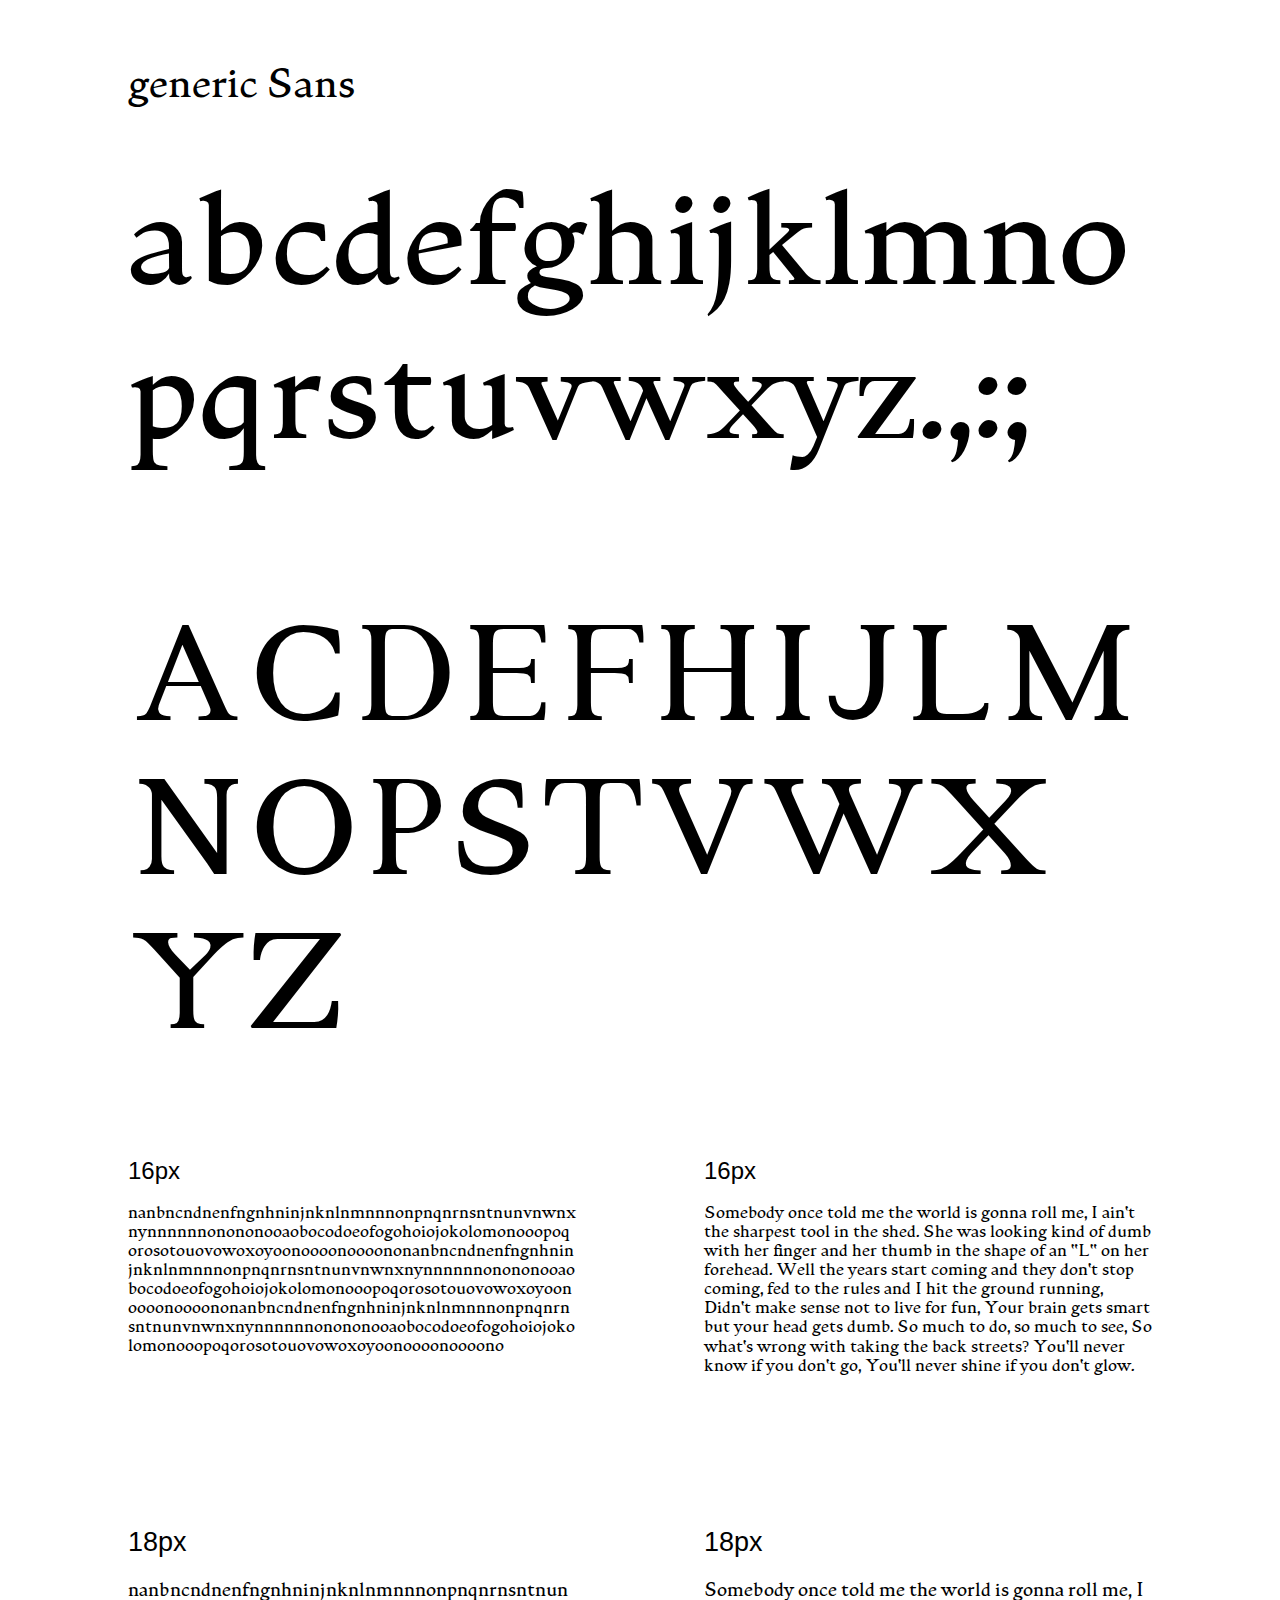
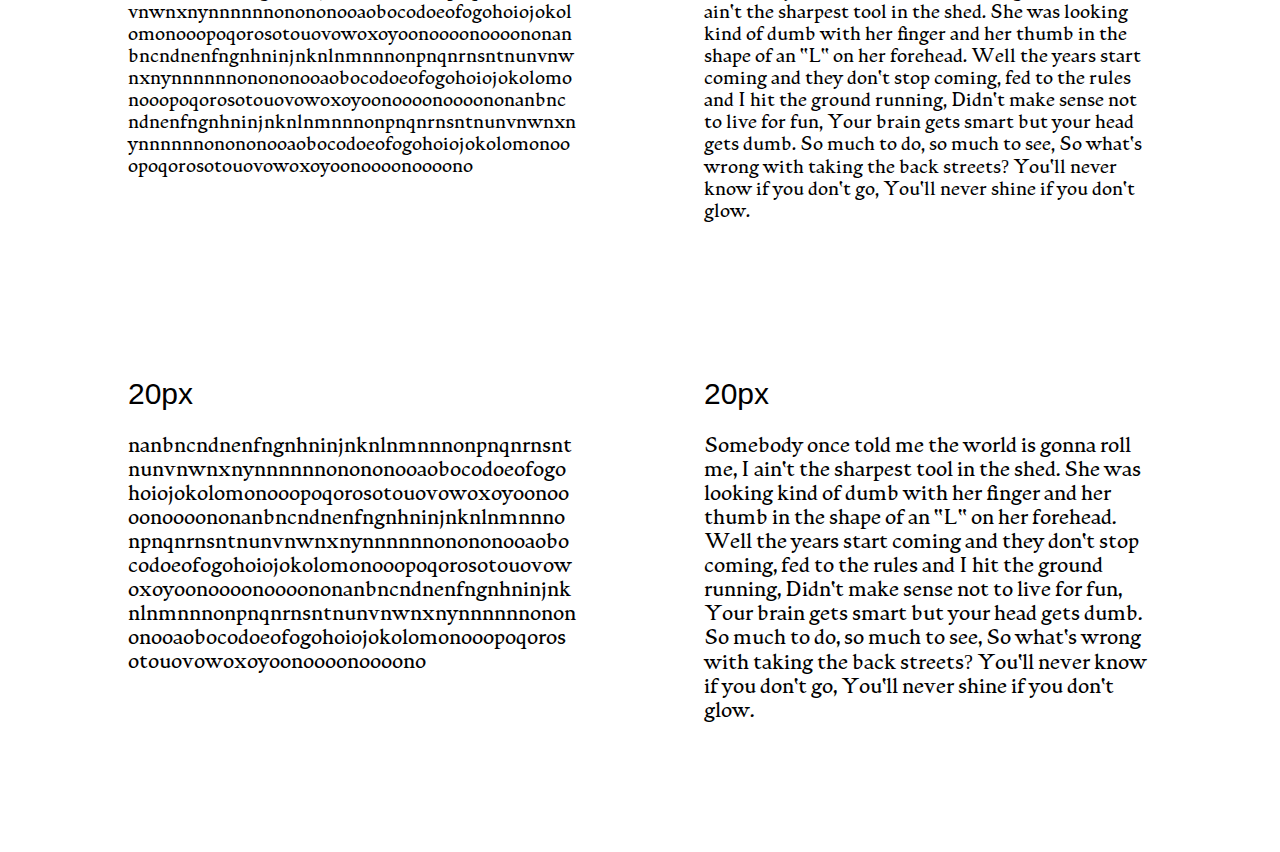
==== genericSerif/index.html @ 525d0a76 "k" ====
<!DOCTYPE html>
<head>
  <script>
  window.onbeforeunload = function () {
  window.scrollTo(0, 0);
}
  </script>
  <link rel="stylesheet" href="style.css">

</head>
<body>
  <div class="type_specimen font_name">generic Sans</div>
  <div class="type_specimen alphabet" contenteditable="true" spellcheck="false">abcdefghijklmnopqrstuvwxyz.,:;</div>
  <div class="type_specimen alphabet" contenteditable="true" spellcheck="false">ACDEFHIJLMNOPSTVWXYZ</div>
  <section>
    <div contenteditable="true" spellcheck="false" class="type_specimen texture sixteen"><h2>16px</h2>[base64]
    </div>
    <div contenteditable="true" spellcheck="false" class="type_specimen paragraph sixteen"><h2>16px</h2>Somebody once told me the world is gonna roll me, I ain't the sharpest tool in the shed. She was looking kind of dumb with her finger and her thumb in the shape of an "L" on her forehead. Well the years start coming and they don't stop coming, fed to the rules and I hit the ground running, Didn't make sense not to live for fun, Your brain gets smart but your head gets dumb. So much to do, so much to see, So what's wrong with taking the back streets? You'll never know if you don't go, You'll never shine if you don't glow.
    </div>
  </section>
  <section>
    <div contenteditable="true" spellcheck="false" class="type_specimen texture twenty-six"><h2>18px</h2>[base64]
    </div>
    <div contenteditable="true" spellcheck="false" class="type_specimen paragraph twenty-six"><h2>18px</h2>Somebody once told me the world is gonna roll me, I ain't the sharpest tool in the shed. She was looking kind of dumb with her finger and her thumb in the shape of an "L" on her forehead. Well the years start coming and they don't stop coming, fed to the rules and I hit the ground running, Didn't make sense not to live for fun, Your brain gets smart but your head gets dumb. So much to do, so much to see, So what's wrong with taking the back streets? You'll never know if you don't go, You'll never shine if you don't glow.
    </div>
  </section>
  <section>
    <div contenteditable="true" spellcheck="false" class="type_specimen texture thirty-six"><h2>20px</h2>[base64]
    </div>
    <div contenteditable="true" spellcheck="false" class="type_specimen paragraph thirty-six"><h2>20px</h2>Somebody once told me the world is gonna roll me, I ain't the sharpest tool in the shed. She was looking kind of dumb with her finger and her thumb in the shape of an "L" on her forehead. Well the years start coming and they don't stop coming, fed to the rules and I hit the ground running, Didn't make sense not to live for fun, Your brain gets smart but your head gets dumb. So much to do, so much to see, So what's wrong with taking the back streets? You'll never know if you don't go, You'll never shine if you don't glow.
    </div>
  </section>


</body>
</html>
---- genericSerif/style.css ----
@font-face {
    font-family: 'Generic Serif_Regular';
    src:    url('Generic_Serif-Regular_web.eot');
    src:    url('Generic_Serif-Regular_web.eot?#iefix') format('embedded-opentype'),
            url('Generic_Serif-Regular_web.woff') format('woff'),
            url('Generic_Serif-Regular_web.woff2') format('woff2'),
            url('Generic_Serif-Regular_web.ttf') format('truetype'),
            url('Generic_Serif-Regular_web.svg#svgFontName') format('svg');
    font-weight: normal;
    font-style: normal;
}

html {
  -webkit-tap-highlight-color: transparent;
  font-weight: normal;
  font-smooth: never;
 -webkit-font-smoothing: antialiased;

}




body{

  font-family: -apple-system, BlinkMacSystemFont,
     "Segoe UI", "Roboto", "Oxygen",
     "Ubuntu", "Cantarell", "Fira Sans",
     "Droid Sans", "Helvetica Neue", sans-serif, STXihei, 微软雅黑;
  border: 0;
  margin: 0;
  transition: .5s;
  overflow-x: hidden;
  background-color: white;
  display: flex;
  flex-direction: row;
  flex-wrap: wrap;
  align-items: flex-start;
  justify-content: flex-start;
  text-decoration: none;
}
[contenteditable]:focus {
    outline: none;
}
div{
  width: 80vw;
}
h2{
  font-style: normal;
  font-weight: normal;
  font-family: -apple-system, BlinkMacSystemFont,
     "Segoe UI", "Roboto", "Oxygen",
     "Ubuntu", "Cantarell", "Fira Sans",
     "Droid Sans", "Helvetica Neue", sans-serif, STXihei, 微软雅黑;
}
.type_specimen{
  font-family: 'Generic Serif_Regular';
}
.font_name{
  font-size: 3vw;
  margin-bottom: 0;
  flex-grow: 1;
  margin-left: 10vw;
  margin-top: 5vw;
}
.alphabet{
    font-size: 10vw;
    word-wrap: break-word;
    margin-left: 10vw;
    margin-top: 5vw;
    margin-bottom: 5vw;

}
.texture{
  word-wrap: break-word;
  width: 35vw
}
.paragraph{
  word-wrap: break-word;
  width: 35vw
}
.sixteen{
  font-size: 16px;
}
.twenty-six{
  font-size: 18px;
}
.thirty-six{
  font-size: 20px;
}
section{
  width: 80vw;
  margin-left: 10vw;
  margin-bottom: 10vw;
  display: flex;
  justify-content: space-between;
}
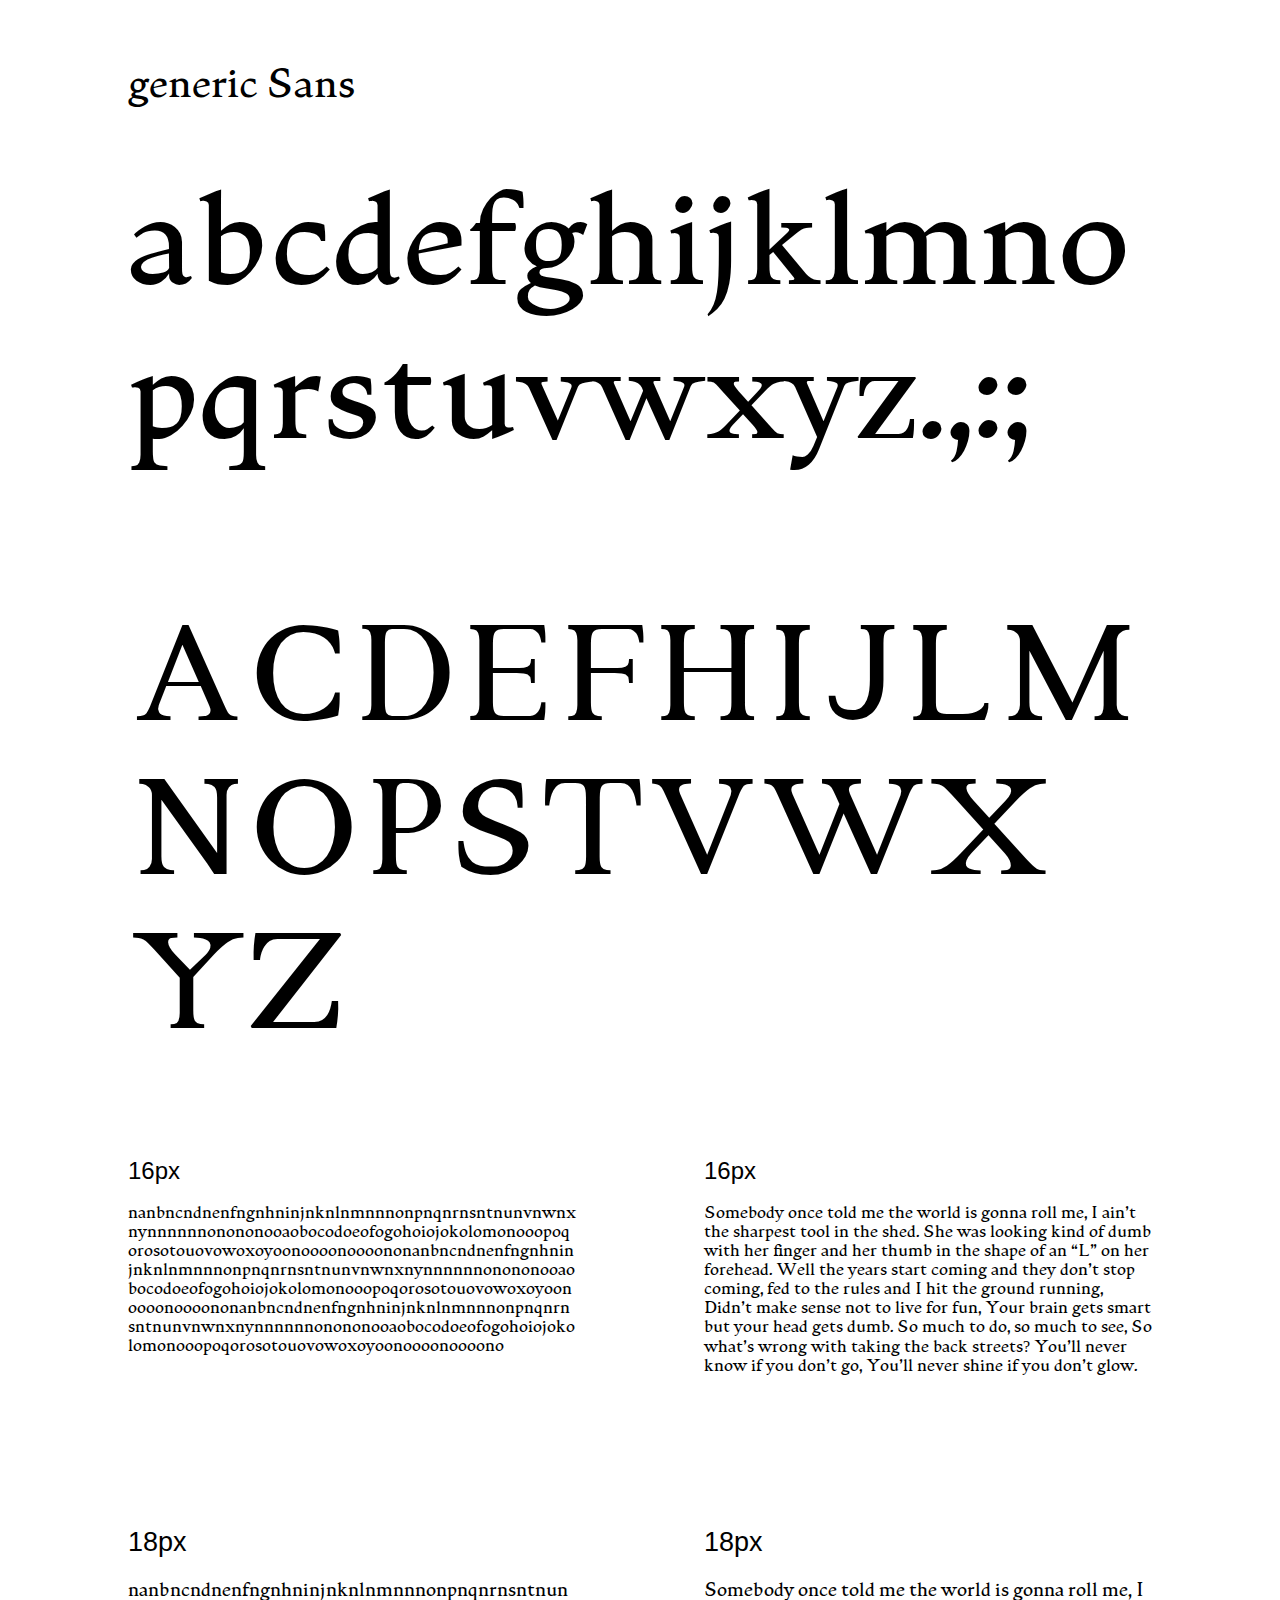
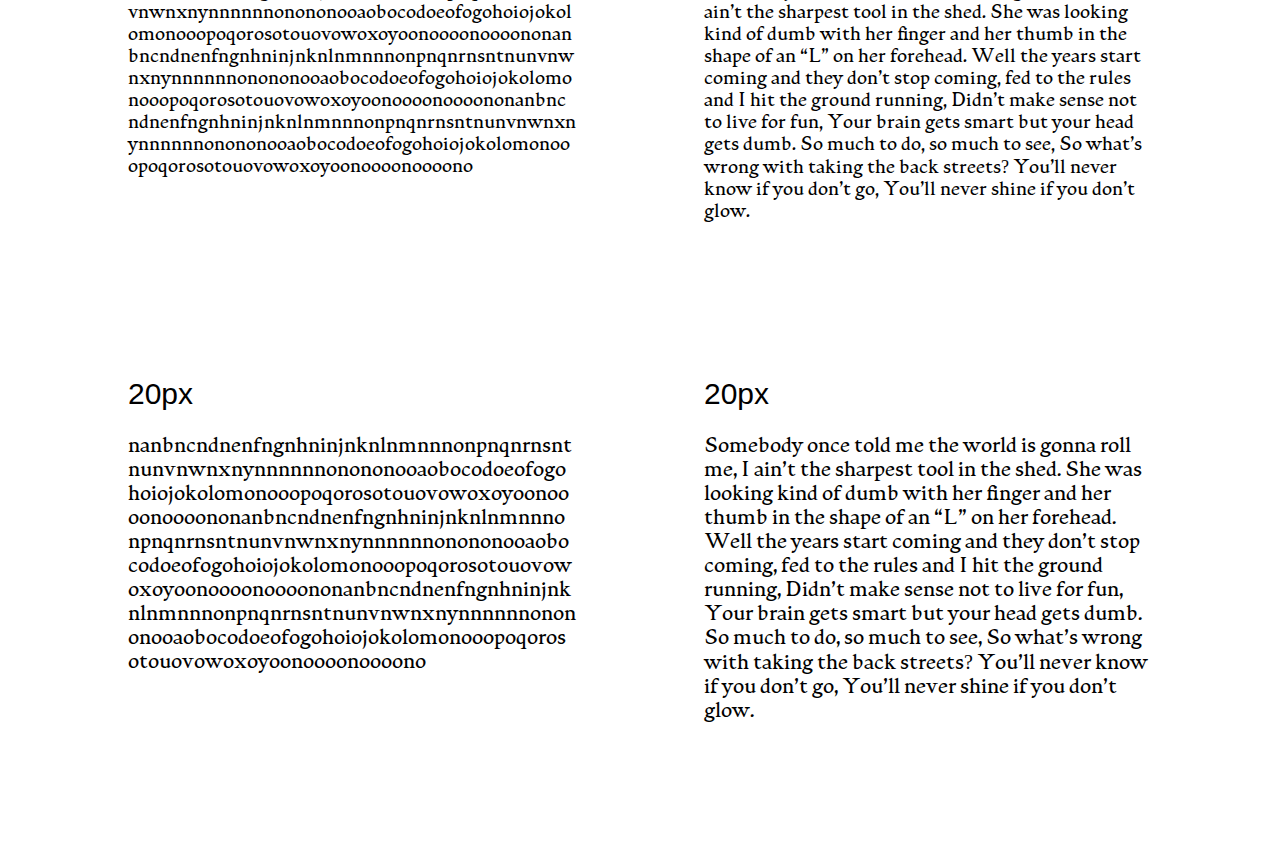
==== commit a741d08e: "k" ====
--- a/genericSerif/index.html
+++ b/genericSerif/index.html
@@ -15,19 +15,19 @@
   <section>
     <div contenteditable="true" spellcheck="false" class="type_specimen texture sixteen"><h2>16px</h2>[base64]
     </div>
-    <div contenteditable="true" spellcheck="false" class="type_specimen paragraph sixteen"><h2>16px</h2>Somebody once told me the world is gonna roll me, I ain't the sharpest tool in the shed. She was looking kind of dumb with her finger and her thumb in the shape of an "L" on her forehead. Well the years start coming and they don't stop coming, fed to the rules and I hit the ground running, Didn't make sense not to live for fun, Your brain gets smart but your head gets dumb. So much to do, so much to see, So what's wrong with taking the back streets? You'll never know if you don't go, You'll never shine if you don't glow.
+    <div contenteditable="true" spellcheck="false" class="type_specimen paragraph sixteen"><h2>16px</h2>Somebody once told me the world is gonna roll me, I ain’t the sharpest tool in the shed. She was looking kind of dumb with her finger and her thumb in the shape of an “L” on her forehead. Well the years start coming and they don’t stop coming, fed to the rules and I hit the ground running, Didn’t make sense not to live for fun, Your brain gets smart but your head gets dumb. So much to do, so much to see, So what’s wrong with taking the back streets? You’ll never know if you don’t go, You’ll never shine if you don’t glow.
     </div>
   </section>
   <section>
     <div contenteditable="true" spellcheck="false" class="type_specimen texture twenty-six"><h2>18px</h2>[base64]
     </div>
-    <div contenteditable="true" spellcheck="false" class="type_specimen paragraph twenty-six"><h2>18px</h2>Somebody once told me the world is gonna roll me, I ain't the sharpest tool in the shed. She was looking kind of dumb with her finger and her thumb in the shape of an "L" on her forehead. Well the years start coming and they don't stop coming, fed to the rules and I hit the ground running, Didn't make sense not to live for fun, Your brain gets smart but your head gets dumb. So much to do, so much to see, So what's wrong with taking the back streets? You'll never know if you don't go, You'll never shine if you don't glow.
+    <div contenteditable="true" spellcheck="false" class="type_specimen paragraph twenty-six"><h2>18px</h2>Somebody once told me the world is gonna roll me, I ain’t the sharpest tool in the shed. She was looking kind of dumb with her finger and her thumb in the shape of an “L” on her forehead. Well the years start coming and they don’t stop coming, fed to the rules and I hit the ground running, Didn’t make sense not to live for fun, Your brain gets smart but your head gets dumb. So much to do, so much to see, So what’s wrong with taking the back streets? You’ll never know if you don’t go, You’ll never shine if you don’t glow.
     </div>
   </section>
   <section>
     <div contenteditable="true" spellcheck="false" class="type_specimen texture thirty-six"><h2>20px</h2>[base64]
     </div>
-    <div contenteditable="true" spellcheck="false" class="type_specimen paragraph thirty-six"><h2>20px</h2>Somebody once told me the world is gonna roll me, I ain't the sharpest tool in the shed. She was looking kind of dumb with her finger and her thumb in the shape of an "L" on her forehead. Well the years start coming and they don't stop coming, fed to the rules and I hit the ground running, Didn't make sense not to live for fun, Your brain gets smart but your head gets dumb. So much to do, so much to see, So what's wrong with taking the back streets? You'll never know if you don't go, You'll never shine if you don't glow.
+    <div contenteditable="true" spellcheck="false" class="type_specimen paragraph thirty-six"><h2>20px</h2>Somebody once told me the world is gonna roll me, I ain’t the sharpest tool in the shed. She was looking kind of dumb with her finger and her thumb in the shape of an “L” on her forehead. Well the years start coming and they don’t stop coming, fed to the rules and I hit the ground running, Didn’t make sense not to live for fun, Your brain gets smart but your head gets dumb. So much to do, so much to see, So what’s wrong with taking the back streets? You’ll never know if you don’t go, You’ll never shine if you don’t glow.
     </div>
   </section>
 
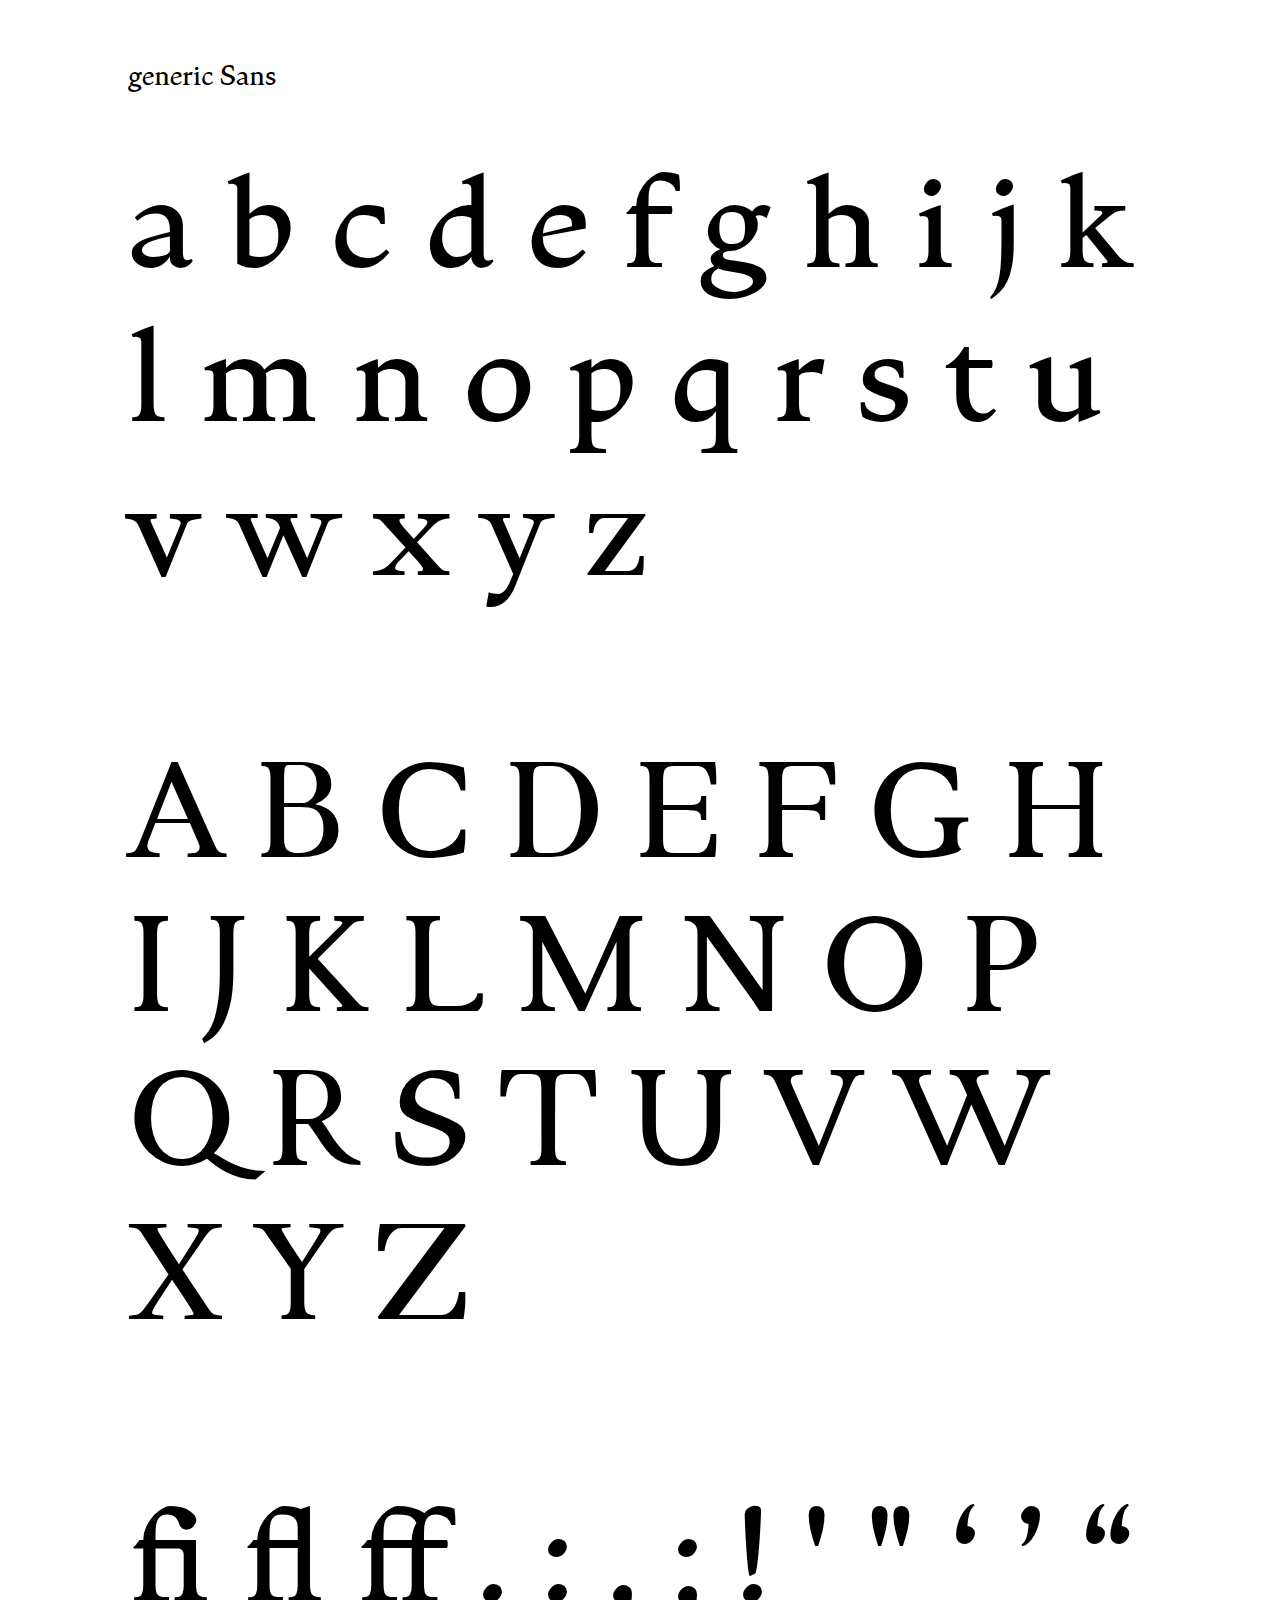
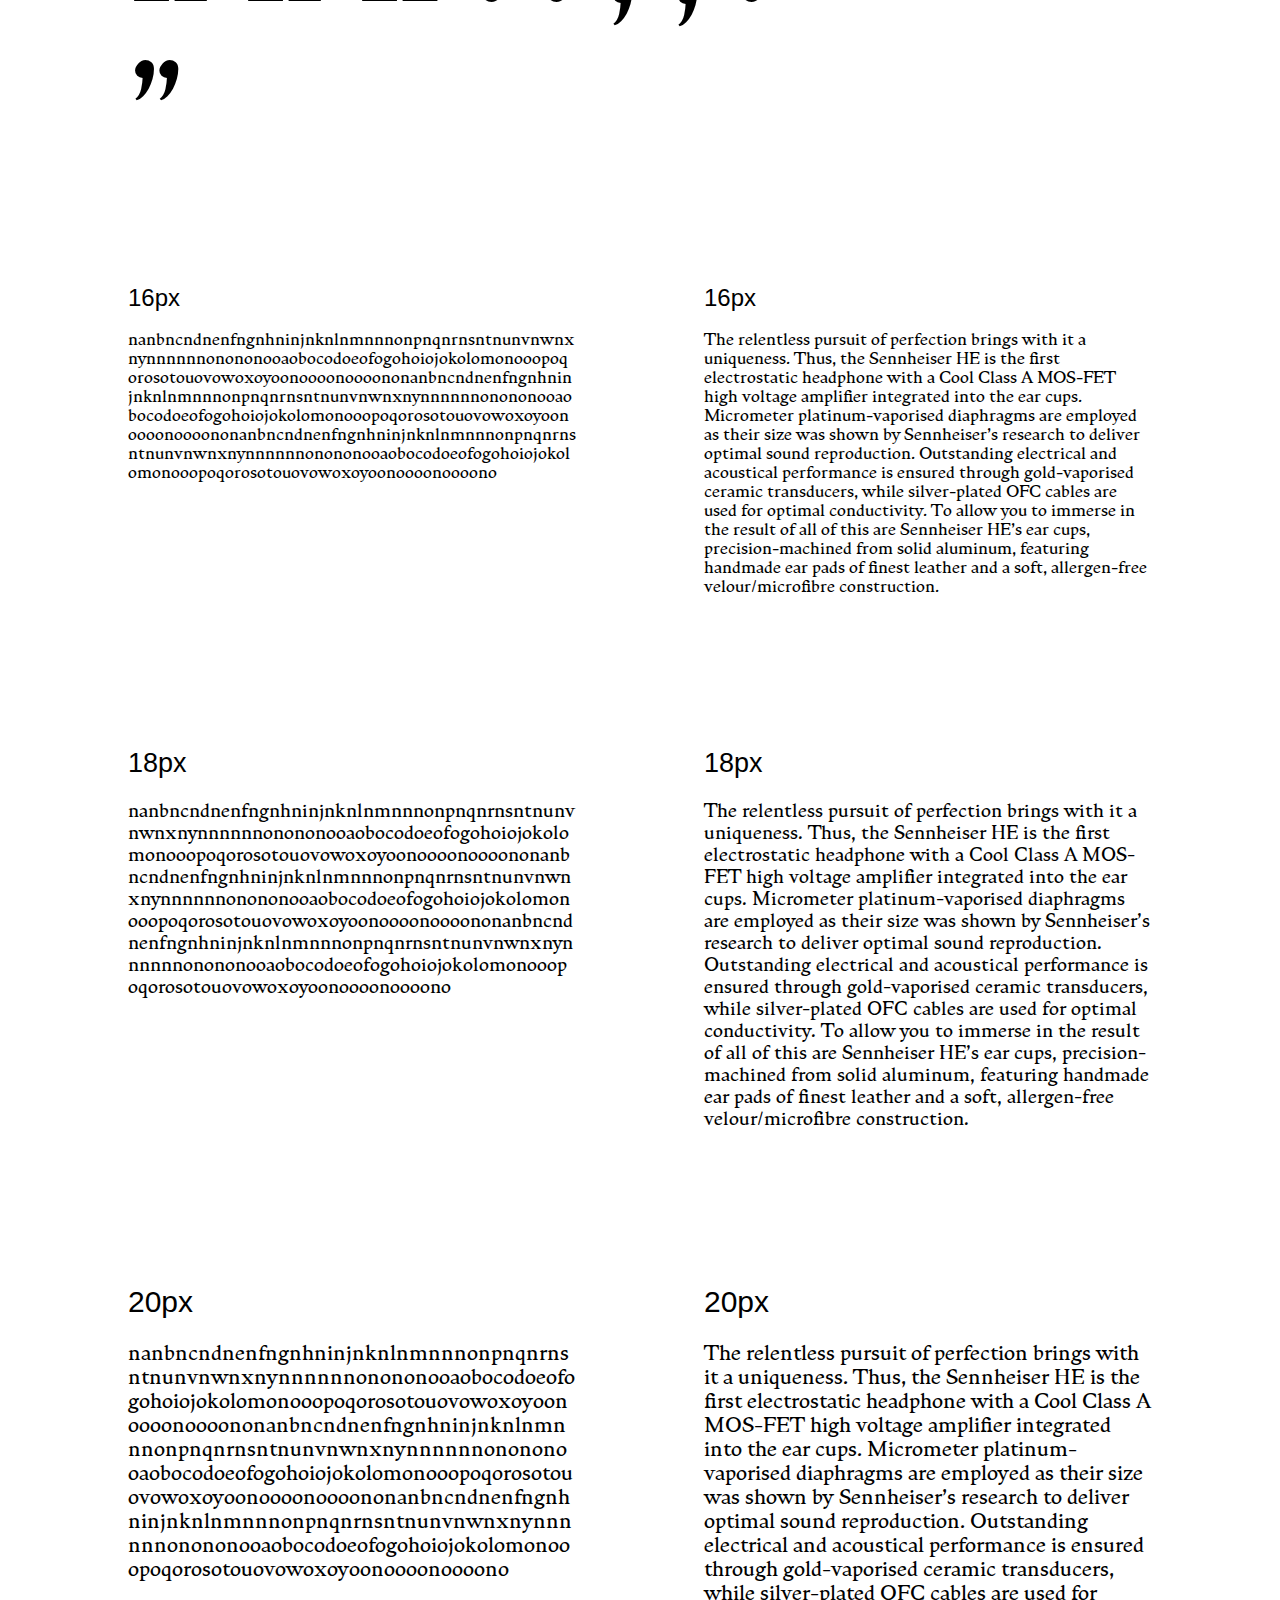
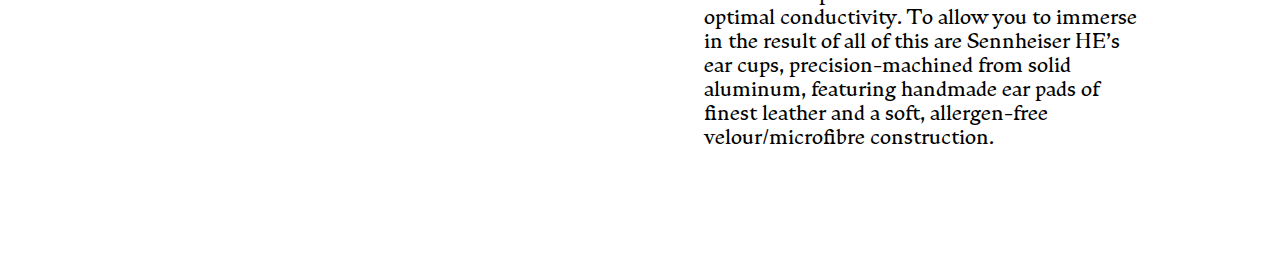
==== commit 3ee623a0: "presentation" ====
--- a/genericSerif/index.html
+++ b/genericSerif/index.html
@@ -10,24 +10,25 @@
 </head>
 <body>
   <div class="type_specimen font_name">generic Sans</div>
-  <div class="type_specimen alphabet" contenteditable="true" spellcheck="false">abcdefghijklmnopqrstuvwxyz.,:;</div>
-  <div class="type_specimen alphabet" contenteditable="true" spellcheck="false">ACDEFHIJLMNOPSTVWXYZ</div>
+  <div class="type_specimen alphabet" contenteditable="true" spellcheck="false">a b c d e f g h i j k l m n o p q r s t u v w x y z</div>
+  <div class="type_specimen alphabet" contenteditable="true" spellcheck="false">A B C D E F G H I J K L M N O P Q R S T U V W X Y Z</div>
+  <div class="type_specimen alphabet" contenteditable="true" spellcheck="false">fi fl ff . : , ; ! ' " ‘ ’ “ ”</div>
   <section>
     <div contenteditable="true" spellcheck="false" class="type_specimen texture sixteen"><h2>16px</h2>[base64]
     </div>
-    <div contenteditable="true" spellcheck="false" class="type_specimen paragraph sixteen"><h2>16px</h2>Somebody once told me the world is gonna roll me, I ain’t the sharpest tool in the shed. She was looking kind of dumb with her finger and her thumb in the shape of an “L” on her forehead. Well the years start coming and they don’t stop coming, fed to the rules and I hit the ground running, Didn’t make sense not to live for fun, Your brain gets smart but your head gets dumb. So much to do, so much to see, So what’s wrong with taking the back streets? You’ll never know if you don’t go, You’ll never shine if you don’t glow.
+    <div contenteditable="true" spellcheck="false" class="type_specimen paragraph sixteen"><h2>16px</h2>The relentless pursuit of perfection brings with it a uniqueness. Thus, the Sennheiser HE is the first electrostatic headphone with a Cool Class A MOS-FET high voltage amplifier integrated into the ear cups. Micrometer platinum-vaporised diaphragms are employed as their size was shown by Sennheiser’s research to deliver optimal sound reproduction. Outstanding electrical and acoustical performance is ensured through gold-vaporised ceramic transducers, while silver-plated OFC cables are used for optimal conductivity. To allow you to immerse in the result of all of this are Sennheiser HE’s ear cups, precision-machined from solid aluminum, featuring handmade ear pads of finest leather and a soft, allergen-free velour/microfibre construction.
     </div>
   </section>
   <section>
     <div contenteditable="true" spellcheck="false" class="type_specimen texture twenty-six"><h2>18px</h2>[base64]
     </div>
-    <div contenteditable="true" spellcheck="false" class="type_specimen paragraph twenty-six"><h2>18px</h2>Somebody once told me the world is gonna roll me, I ain’t the sharpest tool in the shed. She was looking kind of dumb with her finger and her thumb in the shape of an “L” on her forehead. Well the years start coming and they don’t stop coming, fed to the rules and I hit the ground running, Didn’t make sense not to live for fun, Your brain gets smart but your head gets dumb. So much to do, so much to see, So what’s wrong with taking the back streets? You’ll never know if you don’t go, You’ll never shine if you don’t glow.
+    <div contenteditable="true" spellcheck="false" class="type_specimen paragraph twenty-six"><h2>18px</h2>The relentless pursuit of perfection brings with it a uniqueness. Thus, the Sennheiser HE is the first electrostatic headphone with a Cool Class A MOS-FET high voltage amplifier integrated into the ear cups. Micrometer platinum-vaporised diaphragms are employed as their size was shown by Sennheiser’s research to deliver optimal sound reproduction. Outstanding electrical and acoustical performance is ensured through gold-vaporised ceramic transducers, while silver-plated OFC cables are used for optimal conductivity. To allow you to immerse in the result of all of this are Sennheiser HE’s ear cups, precision-machined from solid aluminum, featuring handmade ear pads of finest leather and a soft, allergen-free velour/microfibre construction.
     </div>
   </section>
   <section>
     <div contenteditable="true" spellcheck="false" class="type_specimen texture thirty-six"><h2>20px</h2>[base64]
     </div>
-    <div contenteditable="true" spellcheck="false" class="type_specimen paragraph thirty-six"><h2>20px</h2>Somebody once told me the world is gonna roll me, I ain’t the sharpest tool in the shed. She was looking kind of dumb with her finger and her thumb in the shape of an “L” on her forehead. Well the years start coming and they don’t stop coming, fed to the rules and I hit the ground running, Didn’t make sense not to live for fun, Your brain gets smart but your head gets dumb. So much to do, so much to see, So what’s wrong with taking the back streets? You’ll never know if you don’t go, You’ll never shine if you don’t glow.
+    <div contenteditable="true" spellcheck="false" class="type_specimen paragraph thirty-six"><h2>20px</h2>The relentless pursuit of perfection brings with it a uniqueness. Thus, the Sennheiser HE is the first electrostatic headphone with a Cool Class A MOS-FET high voltage amplifier integrated into the ear cups. Micrometer platinum-vaporised diaphragms are employed as their size was shown by Sennheiser’s research to deliver optimal sound reproduction. Outstanding electrical and acoustical performance is ensured through gold-vaporised ceramic transducers, while silver-plated OFC cables are used for optimal conductivity. To allow you to immerse in the result of all of this are Sennheiser HE’s ear cups, precision-machined from solid aluminum, featuring handmade ear pads of finest leather and a soft, allergen-free velour/microfibre construction.
     </div>
   </section>
 
--- a/genericSerif/style.css
+++ b/genericSerif/style.css
@@ -57,7 +57,7 @@
   font-family: 'Generic Serif_Regular';
 }
 .font_name{
-  font-size: 3vw;
+  font-size: 2vw;
   margin-bottom: 0;
   flex-grow: 1;
   margin-left: 10vw;
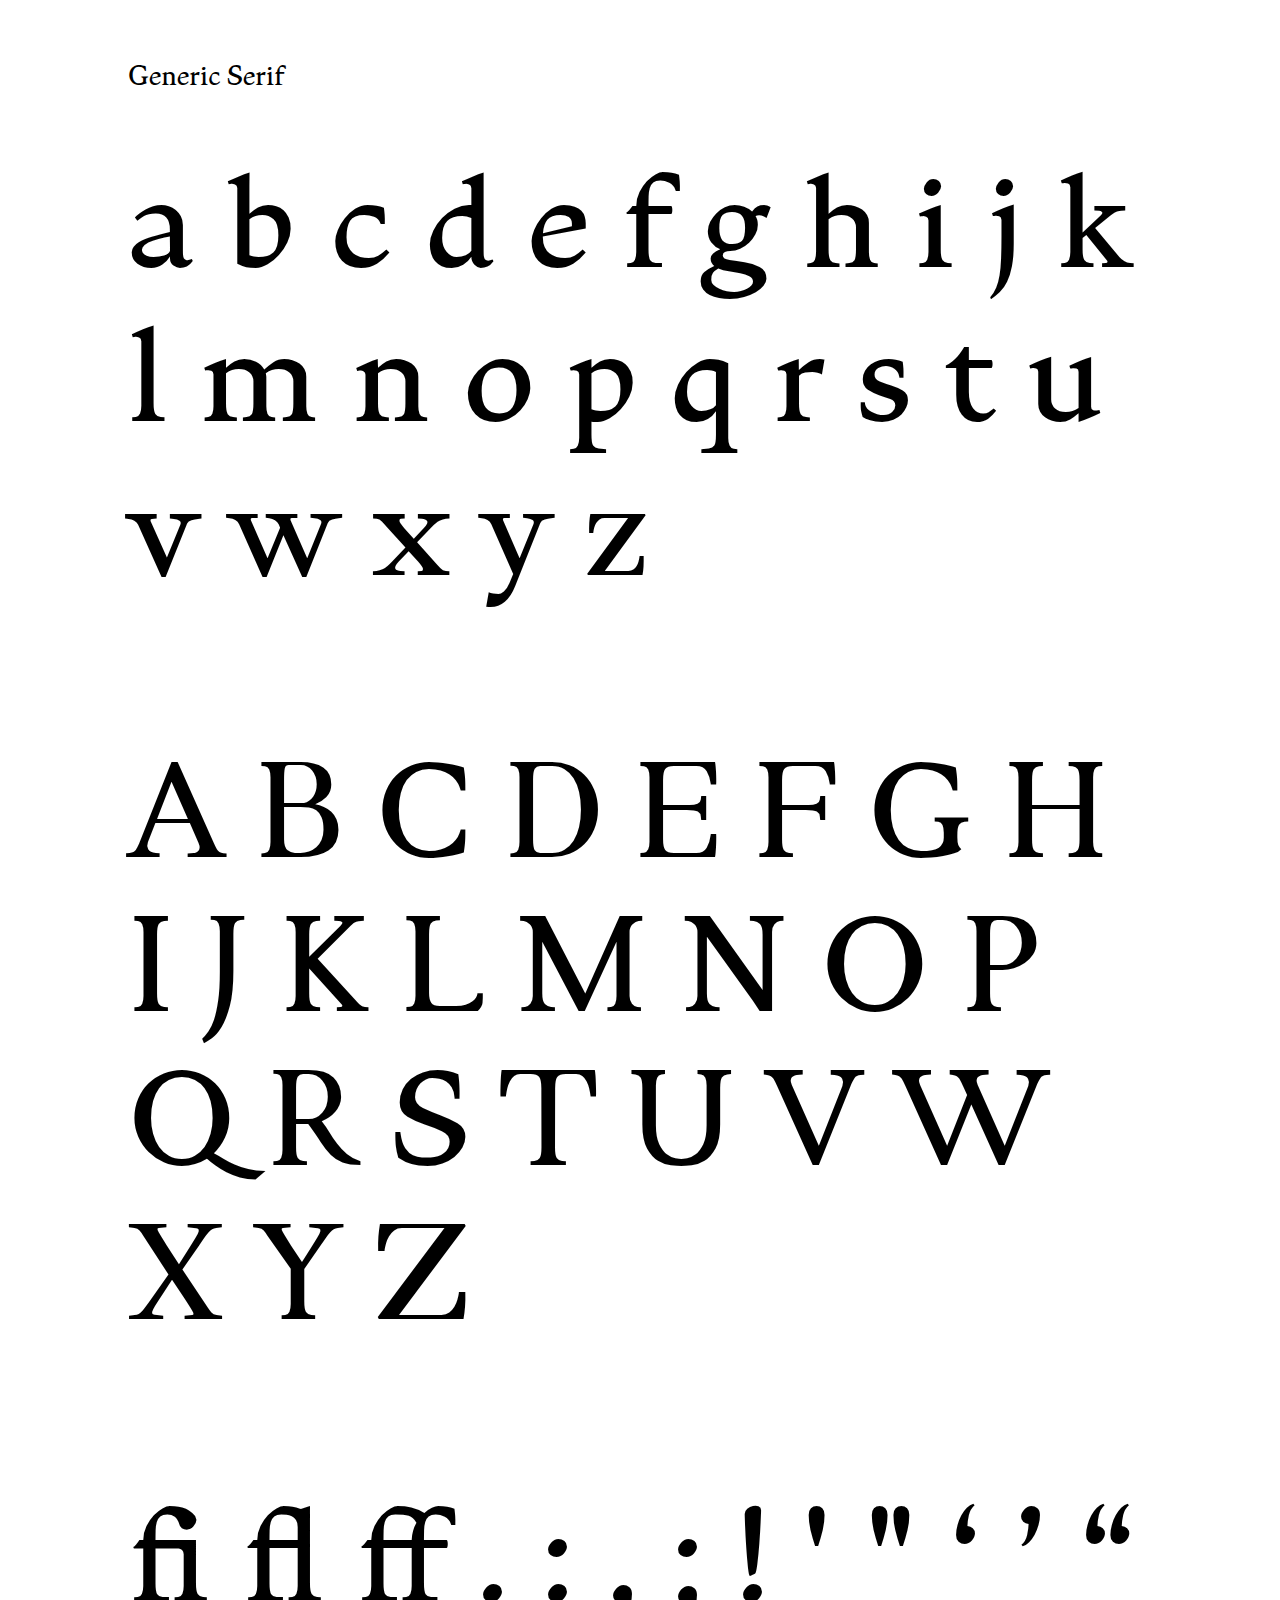
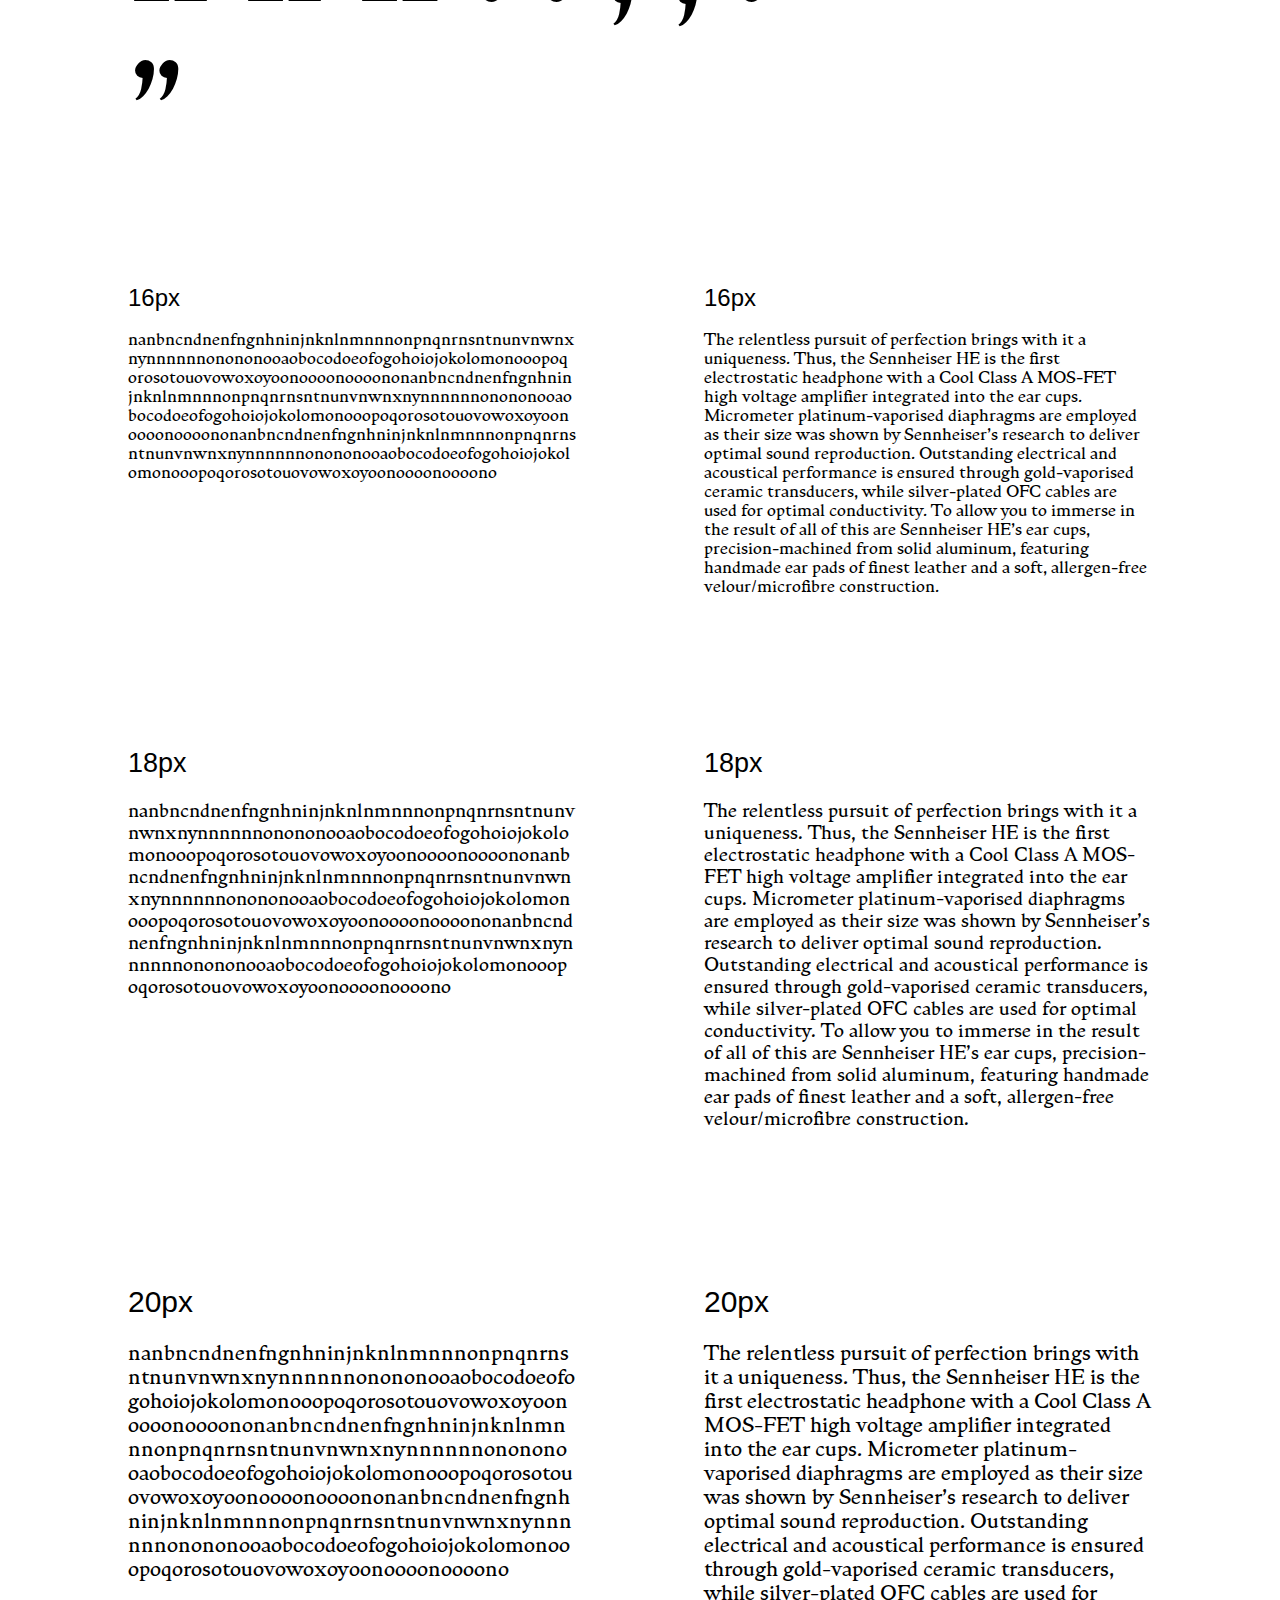
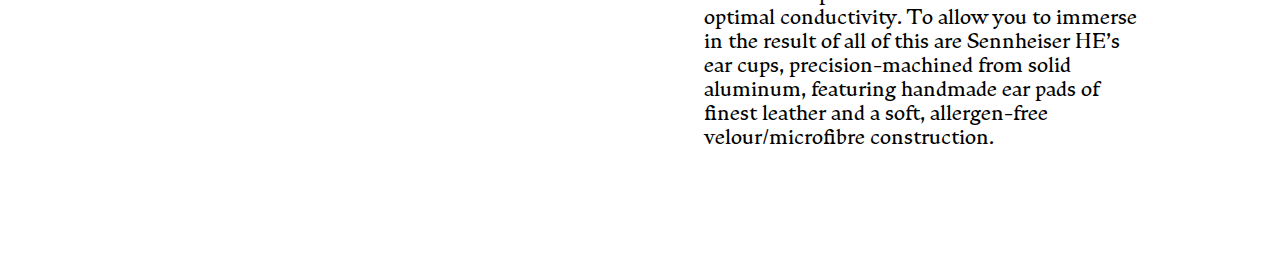
==== commit 39719ce5: "fix" ====
--- a/genericSerif/index.html
+++ b/genericSerif/index.html
@@ -9,7 +9,7 @@
 
 </head>
 <body>
-  <div class="type_specimen font_name">generic Sans</div>
+  <div class="type_specimen font_name">Generic Serif</div>
   <div class="type_specimen alphabet" contenteditable="true" spellcheck="false">a b c d e f g h i j k l m n o p q r s t u v w x y z</div>
   <div class="type_specimen alphabet" contenteditable="true" spellcheck="false">A B C D E F G H I J K L M N O P Q R S T U V W X Y Z</div>
   <div class="type_specimen alphabet" contenteditable="true" spellcheck="false">fi fl ff . : , ; ! ' " ‘ ’ “ ”</div>
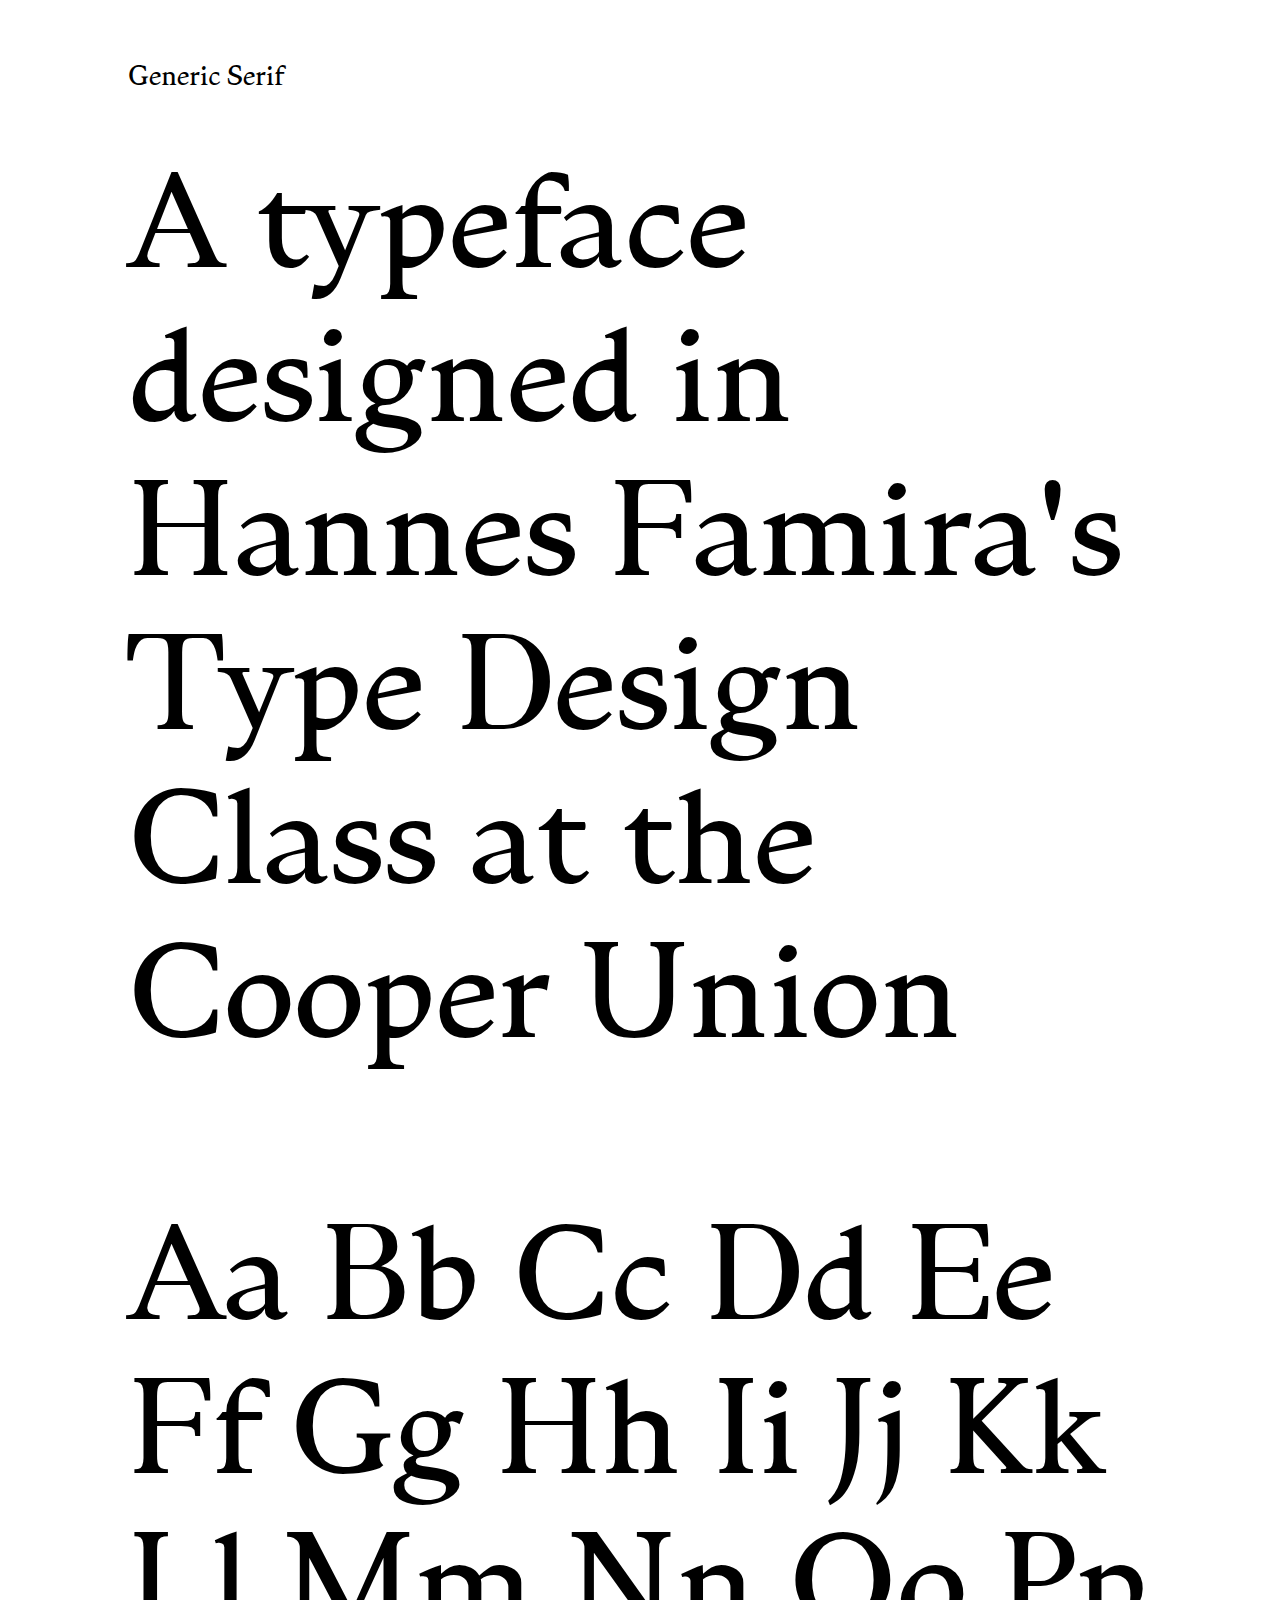
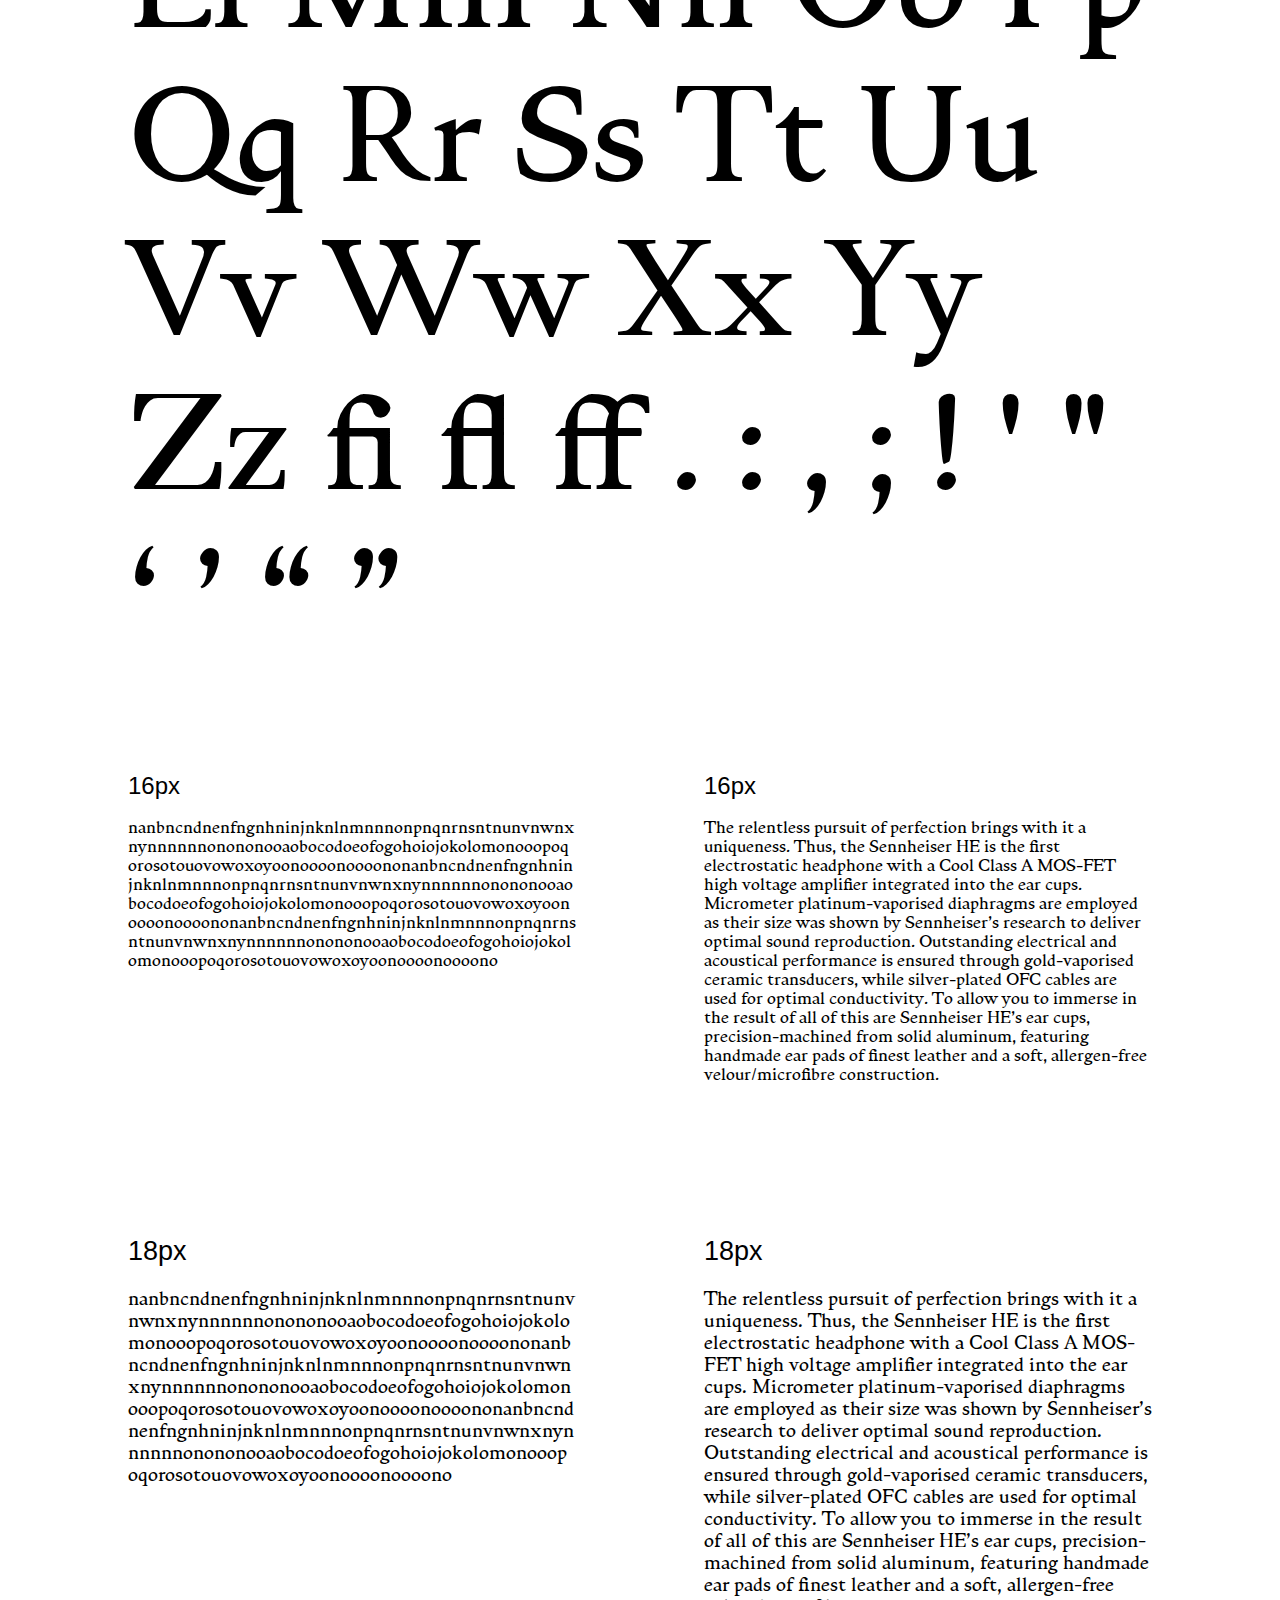
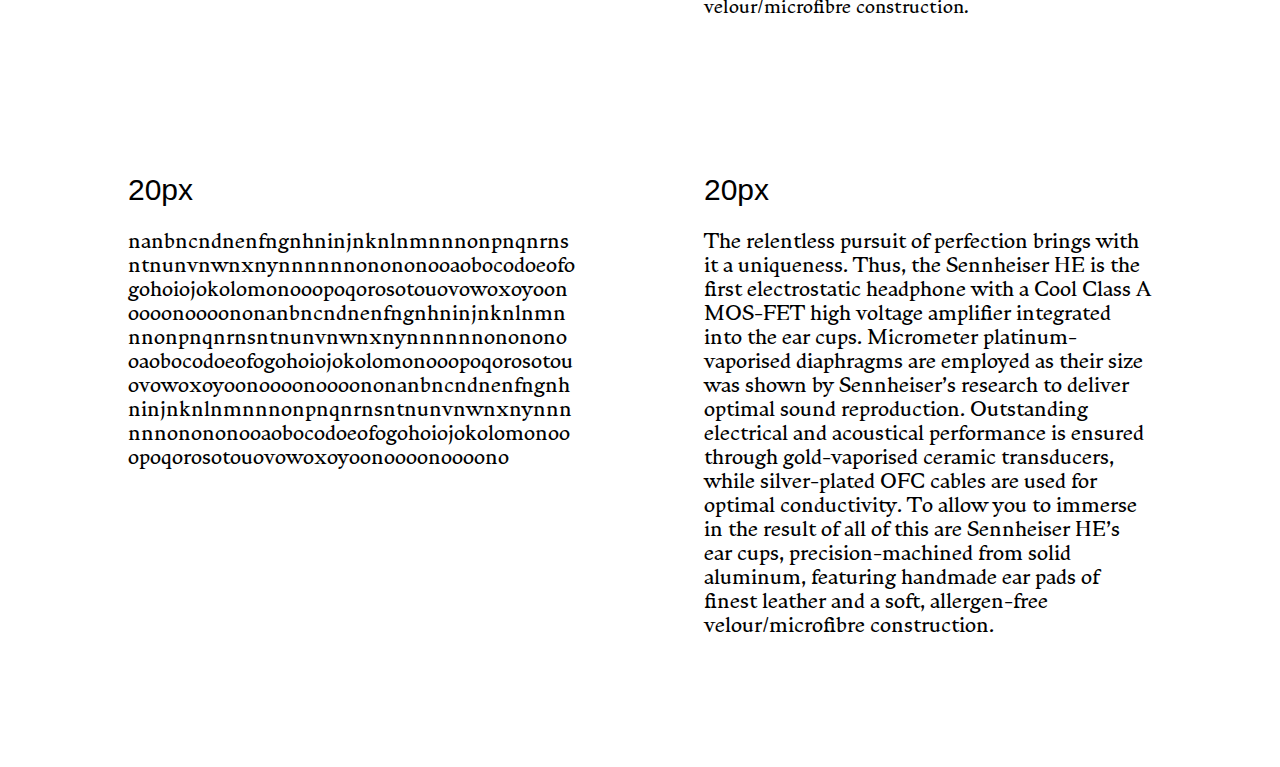
==== commit 894503ed: "up" ====
--- a/genericSerif/index.html
+++ b/genericSerif/index.html
@@ -10,9 +10,8 @@
 </head>
 <body>
   <div class="type_specimen font_name">Generic Serif</div>
-  <div class="type_specimen alphabet" contenteditable="true" spellcheck="false">a b c d e f g h i j k l m n o p q r s t u v w x y z</div>
-  <div class="type_specimen alphabet" contenteditable="true" spellcheck="false">A B C D E F G H I J K L M N O P Q R S T U V W X Y Z</div>
-  <div class="type_specimen alphabet" contenteditable="true" spellcheck="false">fi fl ff . : , ; ! ' " ‘ ’ “ ”</div>
+  <div class="type_specimen alphabet" contenteditable="true" spellcheck="false">A typeface designed in Hannes Famira's Type Design Class at the Cooper Union</div>
+  <div class="type_specimen alphabet" contenteditable="true" spellcheck="false">Aa Bb Cc Dd Ee Ff Gg Hh Ii Jj Kk Ll Mm Nn Oo Pp Qq Rr Ss Tt Uu Vv Ww Xx Yy Zz fi fl ff . : , ; ! ' " ‘ ’ “ ”</div>
   <section>
     <div contenteditable="true" spellcheck="false" class="type_specimen texture sixteen"><h2>16px</h2>[base64]
     </div>
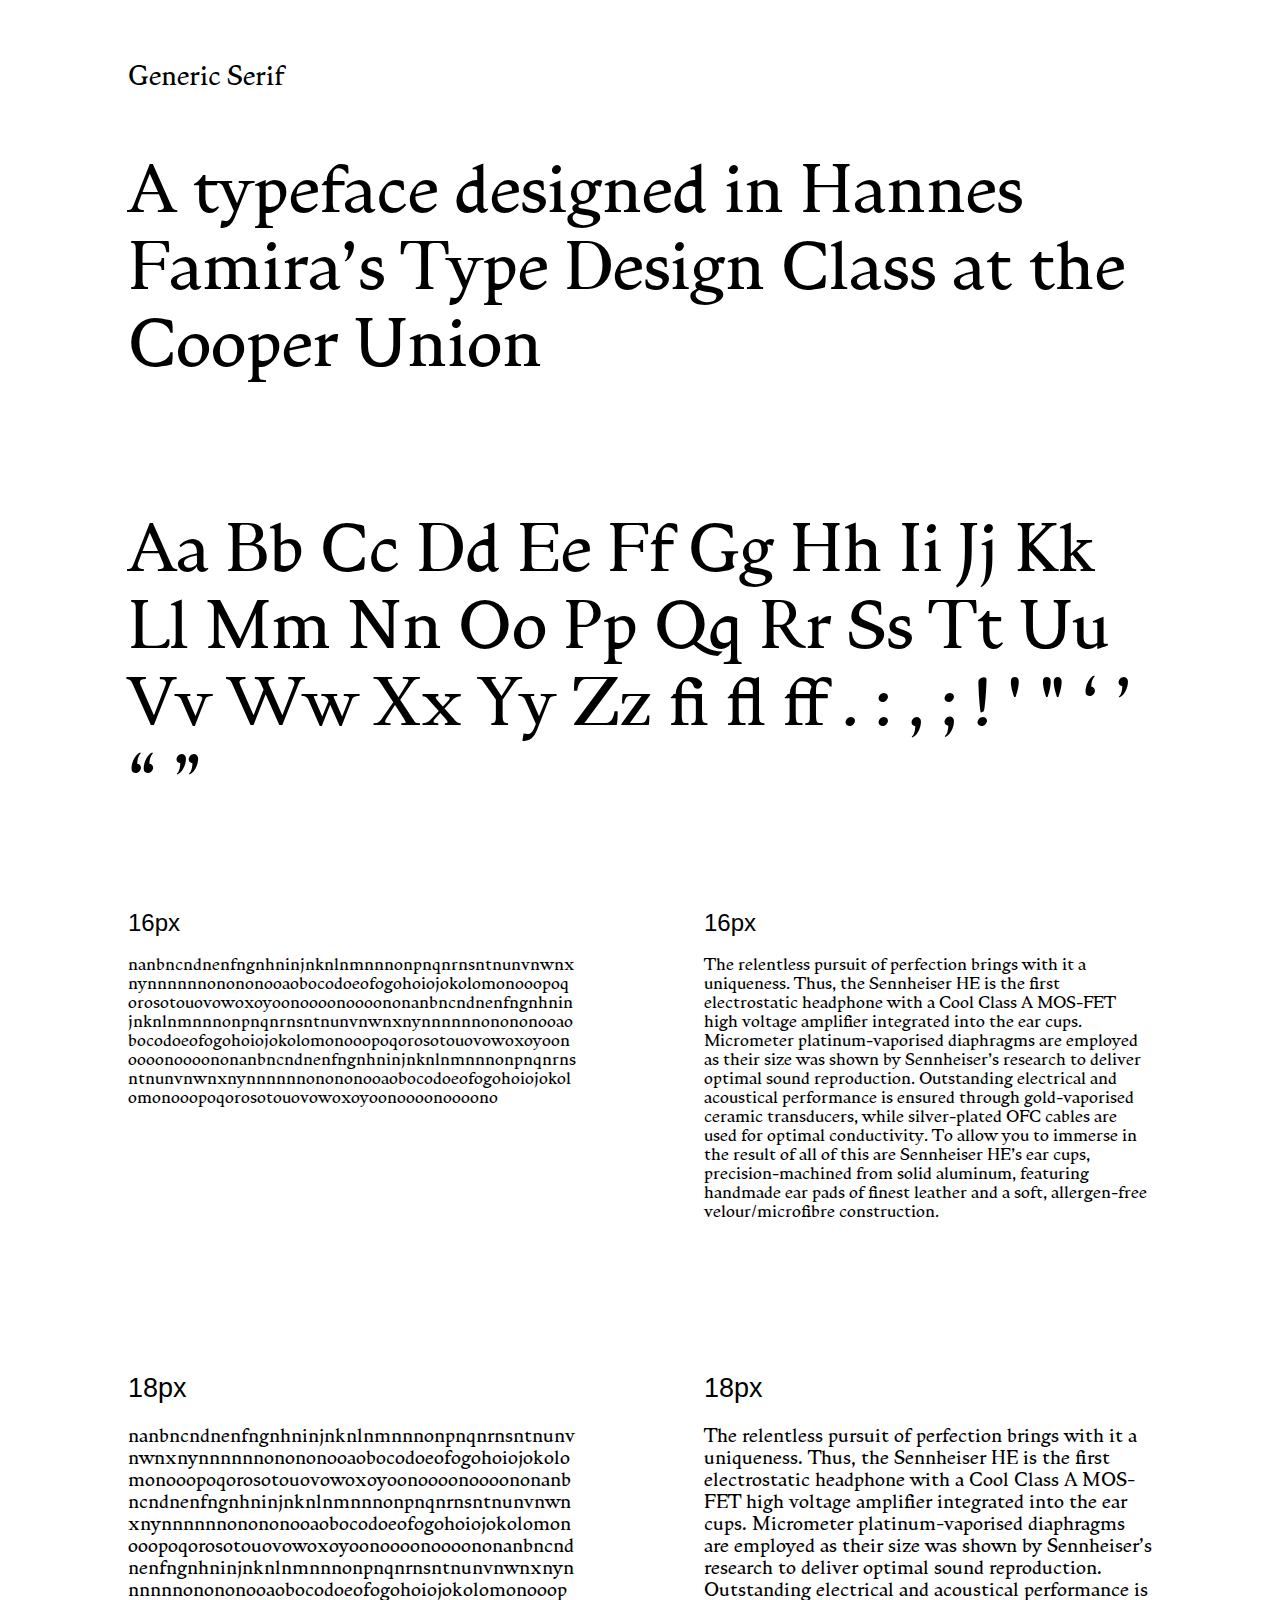
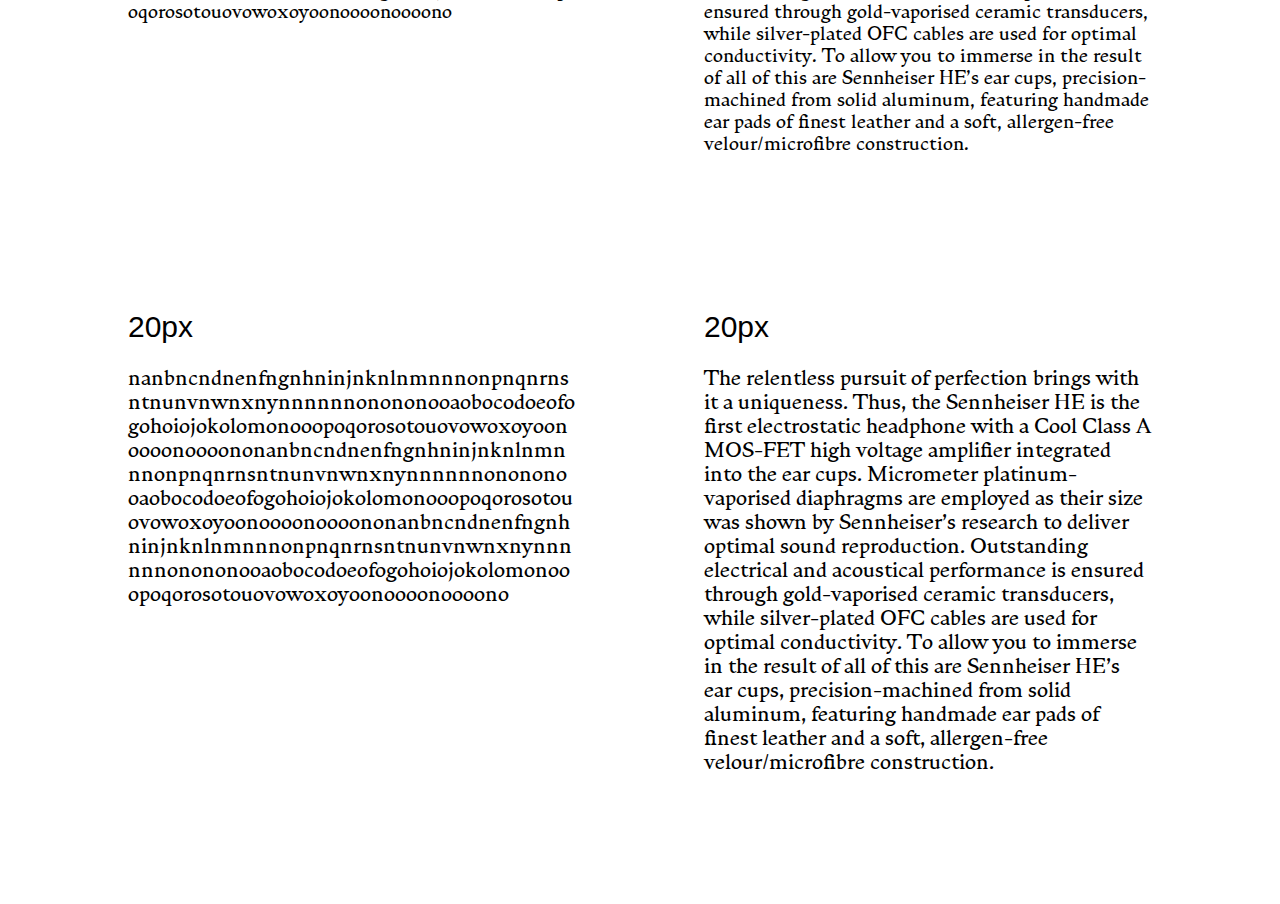
==== commit 95a9ab2f: "s" ====
--- a/genericSerif/index.html
+++ b/genericSerif/index.html
@@ -10,7 +10,7 @@
 </head>
 <body>
   <div class="type_specimen font_name">Generic Serif</div>
-  <div class="type_specimen alphabet" contenteditable="true" spellcheck="false">A typeface designed in Hannes Famira's Type Design Class at the Cooper Union</div>
+  <div class="type_specimen alphabet" contenteditable="true" spellcheck="false">A typeface designed in Hannes Famira’s Type Design Class at the Cooper Union</div>
   <div class="type_specimen alphabet" contenteditable="true" spellcheck="false">Aa Bb Cc Dd Ee Ff Gg Hh Ii Jj Kk Ll Mm Nn Oo Pp Qq Rr Ss Tt Uu Vv Ww Xx Yy Zz fi fl ff . : , ; ! ' " ‘ ’ “ ”</div>
   <section>
     <div contenteditable="true" spellcheck="false" class="type_specimen texture sixteen"><h2>16px</h2>[base64]
--- a/genericSerif/style.css
+++ b/genericSerif/style.css
@@ -64,7 +64,7 @@
   margin-top: 5vw;
 }
 .alphabet{
-    font-size: 10vw;
+    font-size: 5vw;
     word-wrap: break-word;
     margin-left: 10vw;
     margin-top: 5vw;
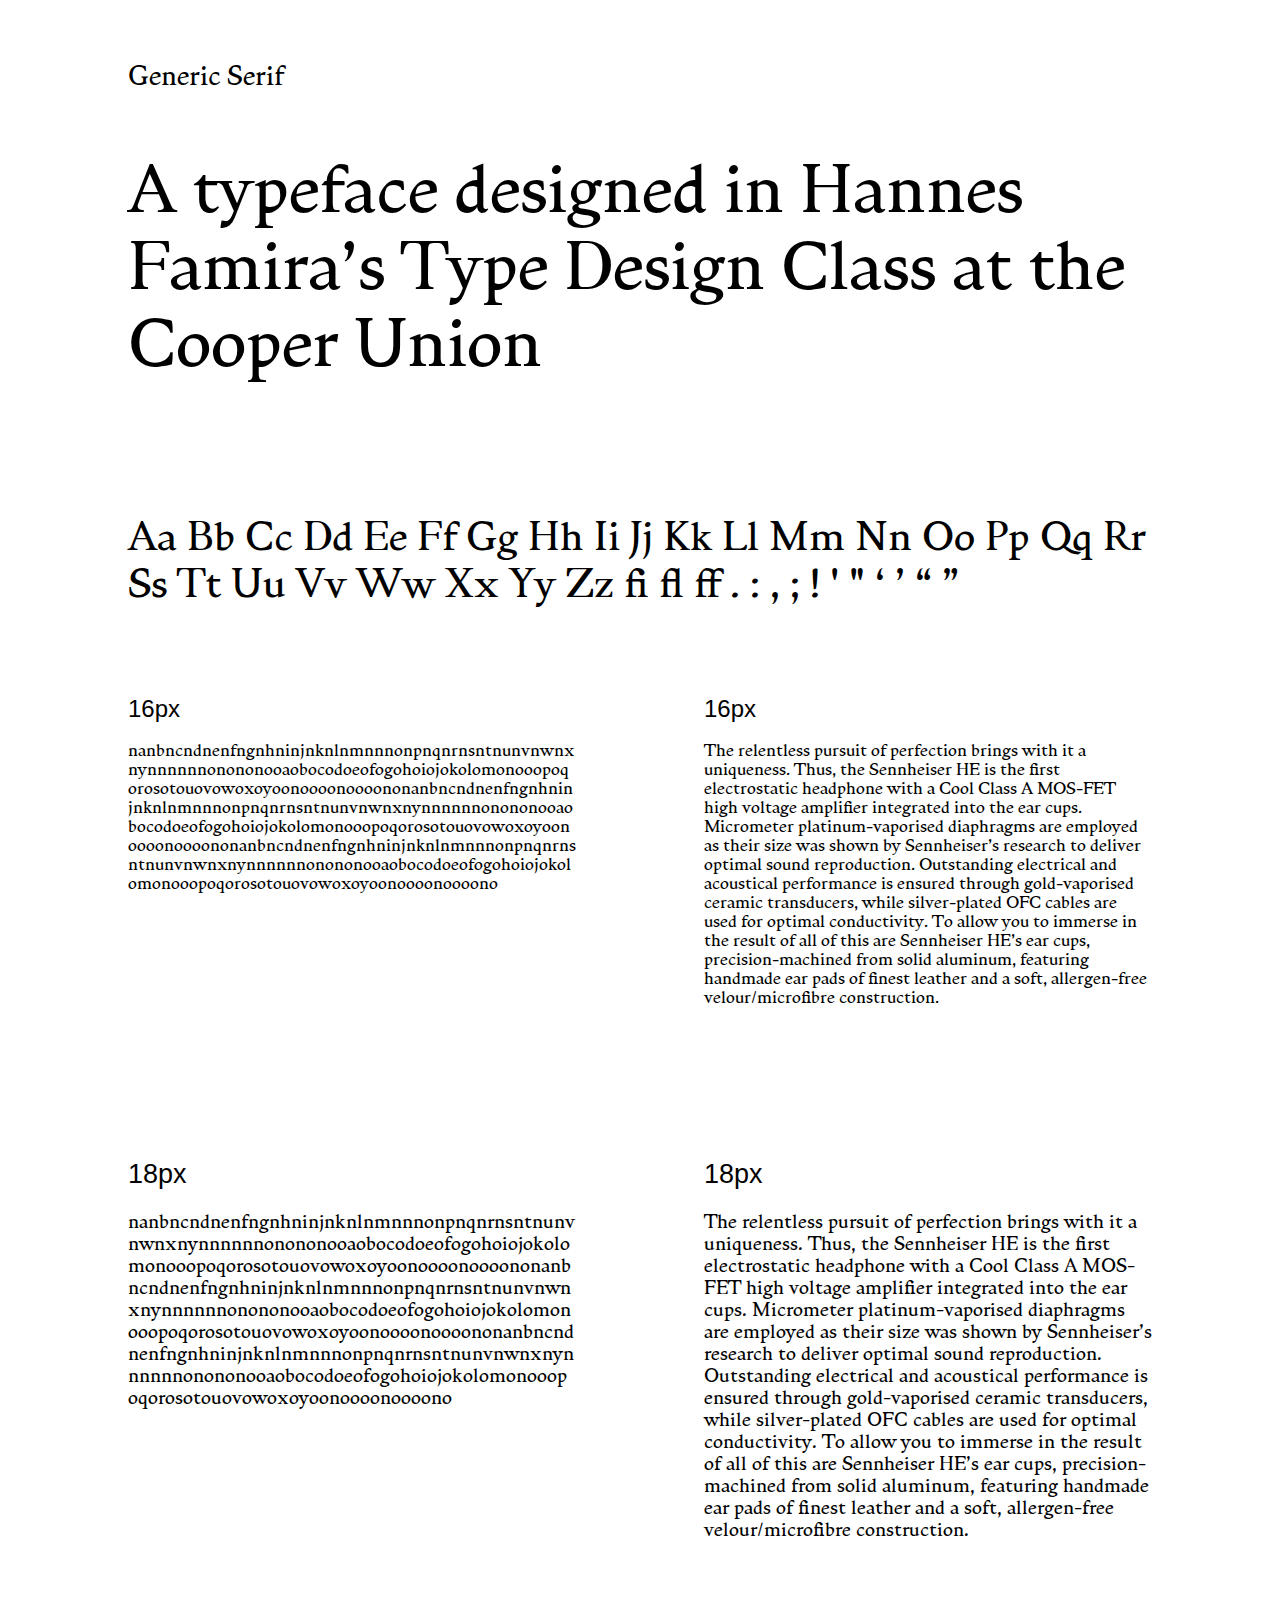
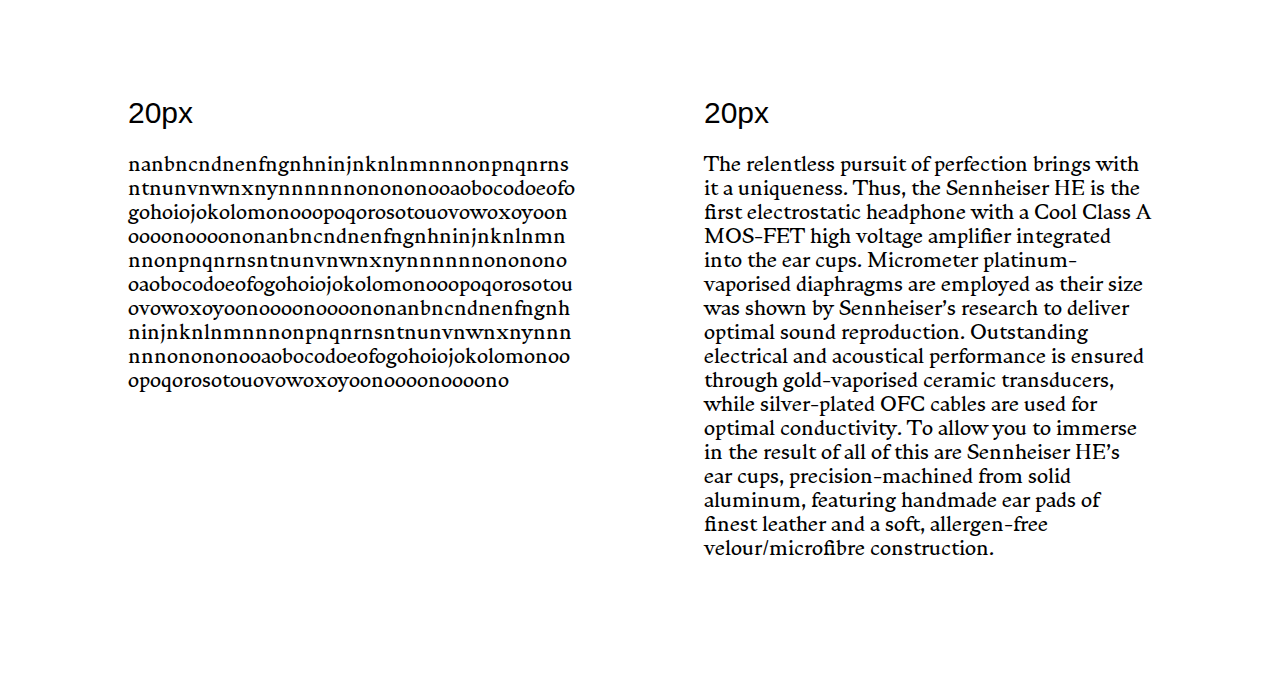
==== commit 6255976a: "s" ====
--- a/genericSerif/index.html
+++ b/genericSerif/index.html
@@ -11,7 +11,7 @@
 <body>
   <div class="type_specimen font_name">Generic Serif</div>
   <div class="type_specimen alphabet" contenteditable="true" spellcheck="false">A typeface designed in Hannes Famira’s Type Design Class at the Cooper Union</div>
-  <div class="type_specimen alphabet" contenteditable="true" spellcheck="false">Aa Bb Cc Dd Ee Ff Gg Hh Ii Jj Kk Ll Mm Nn Oo Pp Qq Rr Ss Tt Uu Vv Ww Xx Yy Zz fi fl ff . : , ; ! ' " ‘ ’ “ ”</div>
+  <div class="type_specimen alphabet" style="font-size:3vw" contenteditable="true" spellcheck="false">Aa Bb Cc Dd Ee Ff Gg Hh Ii Jj Kk Ll Mm Nn Oo Pp Qq Rr Ss Tt Uu Vv Ww Xx Yy Zz fi fl ff . : , ; ! ' " ‘ ’ “ ”</div>
   <section>
     <div contenteditable="true" spellcheck="false" class="type_specimen texture sixteen"><h2>16px</h2>[base64]
     </div>
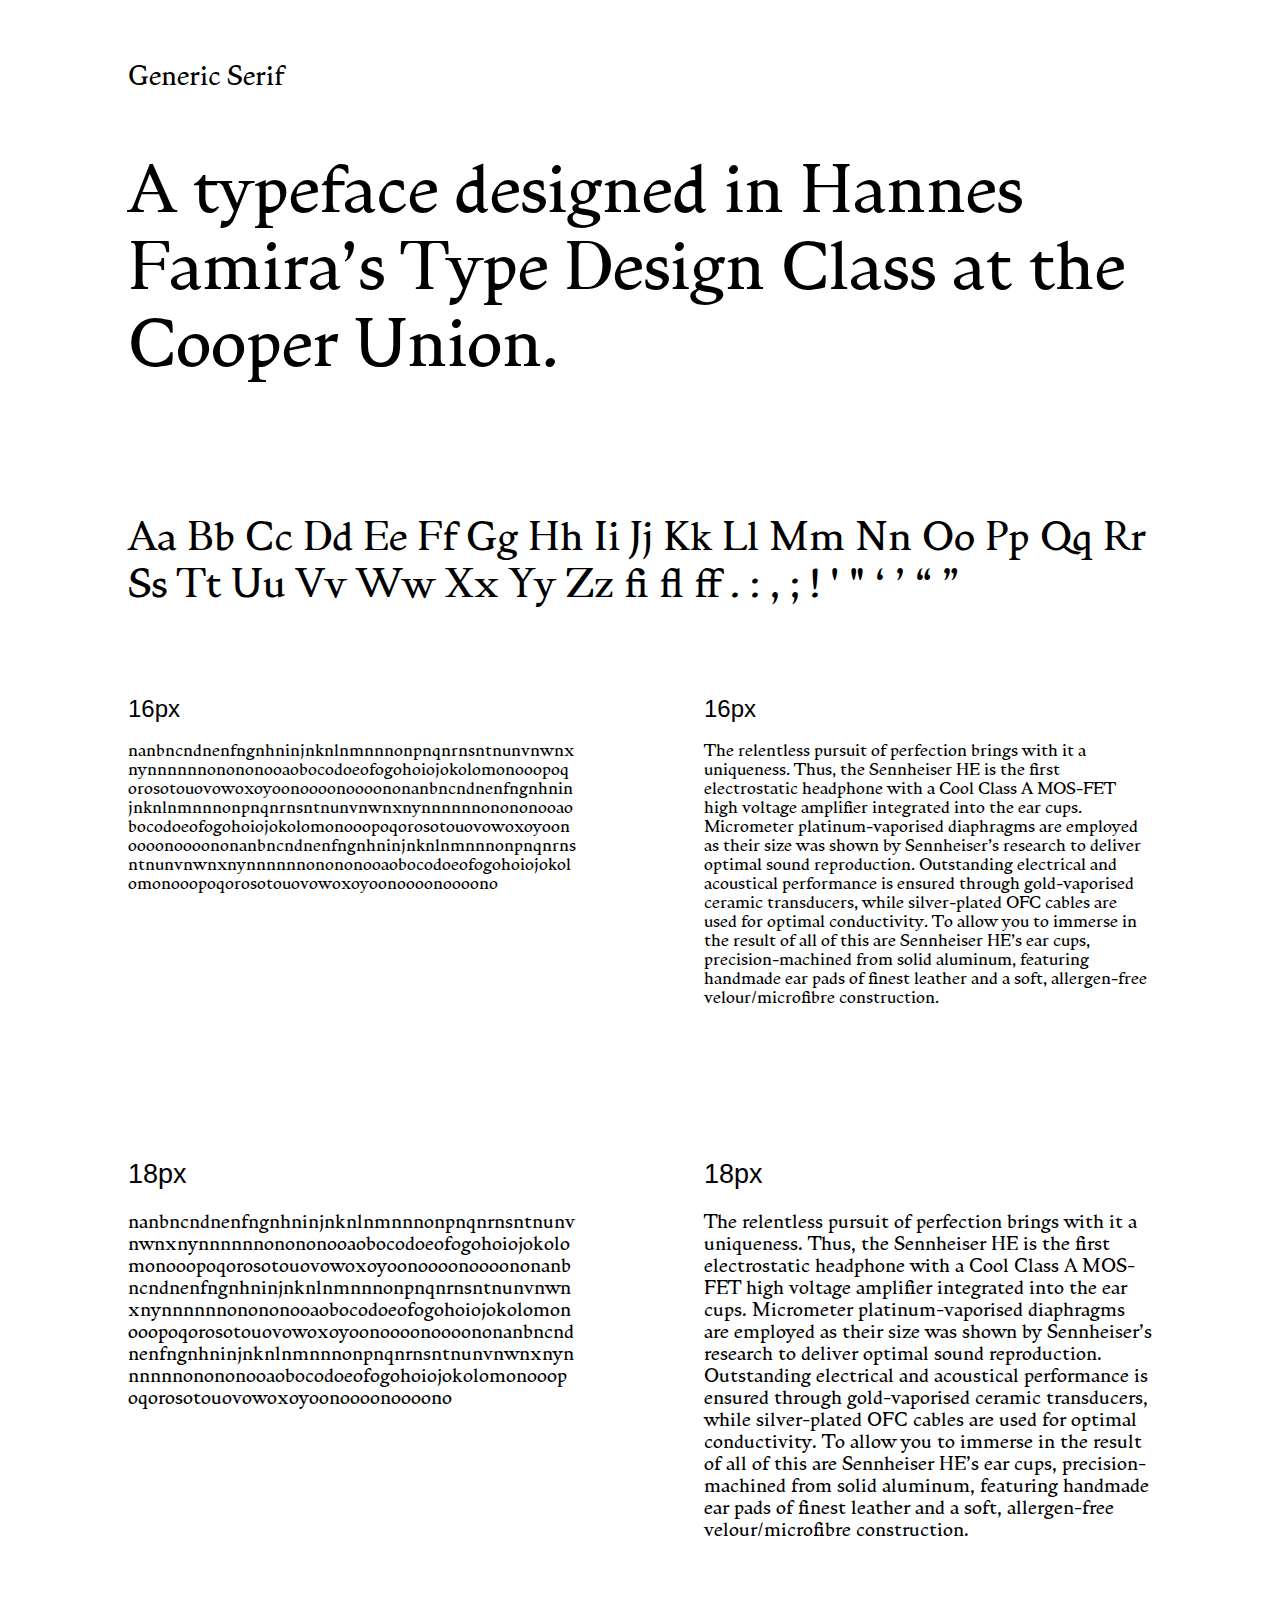
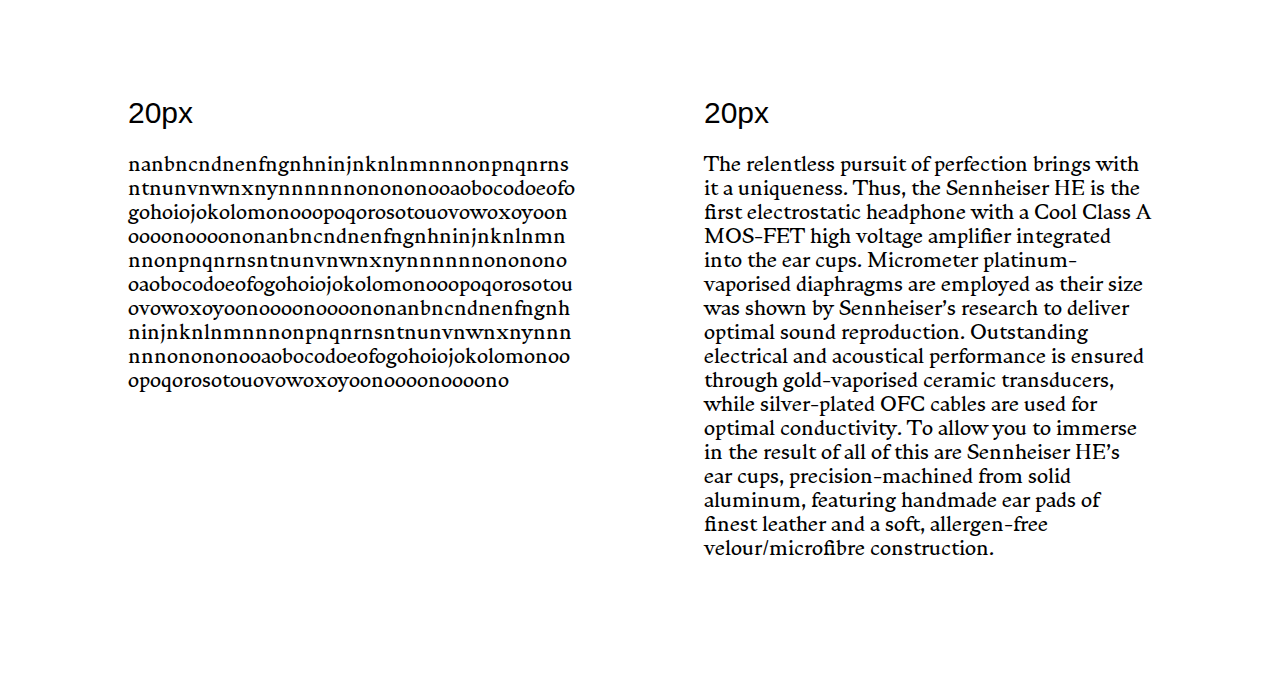
==== commit 9a27de1e: "j" ====
--- a/genericSerif/index.html
+++ b/genericSerif/index.html
@@ -10,7 +10,7 @@
 </head>
 <body>
   <div class="type_specimen font_name">Generic Serif</div>
-  <div class="type_specimen alphabet" contenteditable="true" spellcheck="false">A typeface designed in Hannes Famira’s Type Design Class at the Cooper Union</div>
+  <div class="type_specimen alphabet" contenteditable="true" spellcheck="false">A typeface designed in Hannes Famira’s Type Design Class at the Cooper Union.</div>
   <div class="type_specimen alphabet" style="font-size:3vw" contenteditable="true" spellcheck="false">Aa Bb Cc Dd Ee Ff Gg Hh Ii Jj Kk Ll Mm Nn Oo Pp Qq Rr Ss Tt Uu Vv Ww Xx Yy Zz fi fl ff . : , ; ! ' " ‘ ’ “ ”</div>
   <section>
     <div contenteditable="true" spellcheck="false" class="type_specimen texture sixteen"><h2>16px</h2>[base64]
